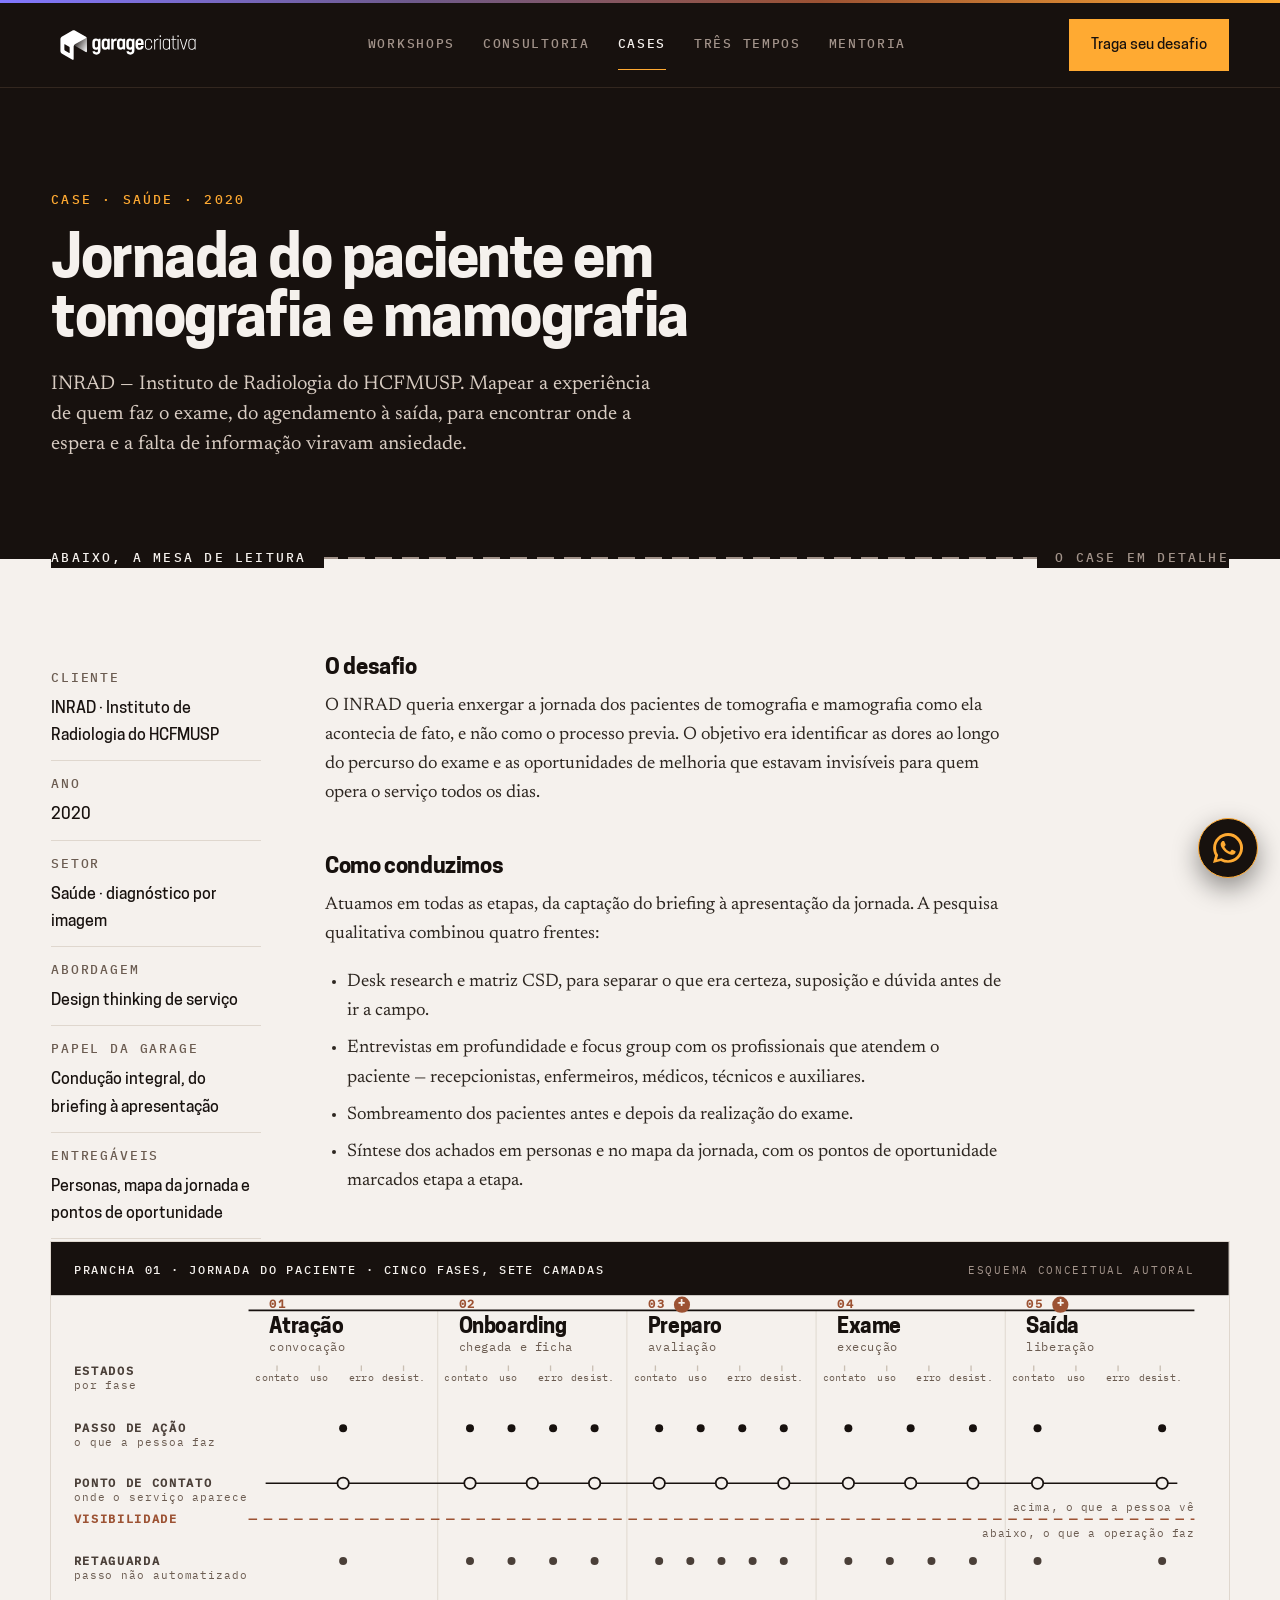
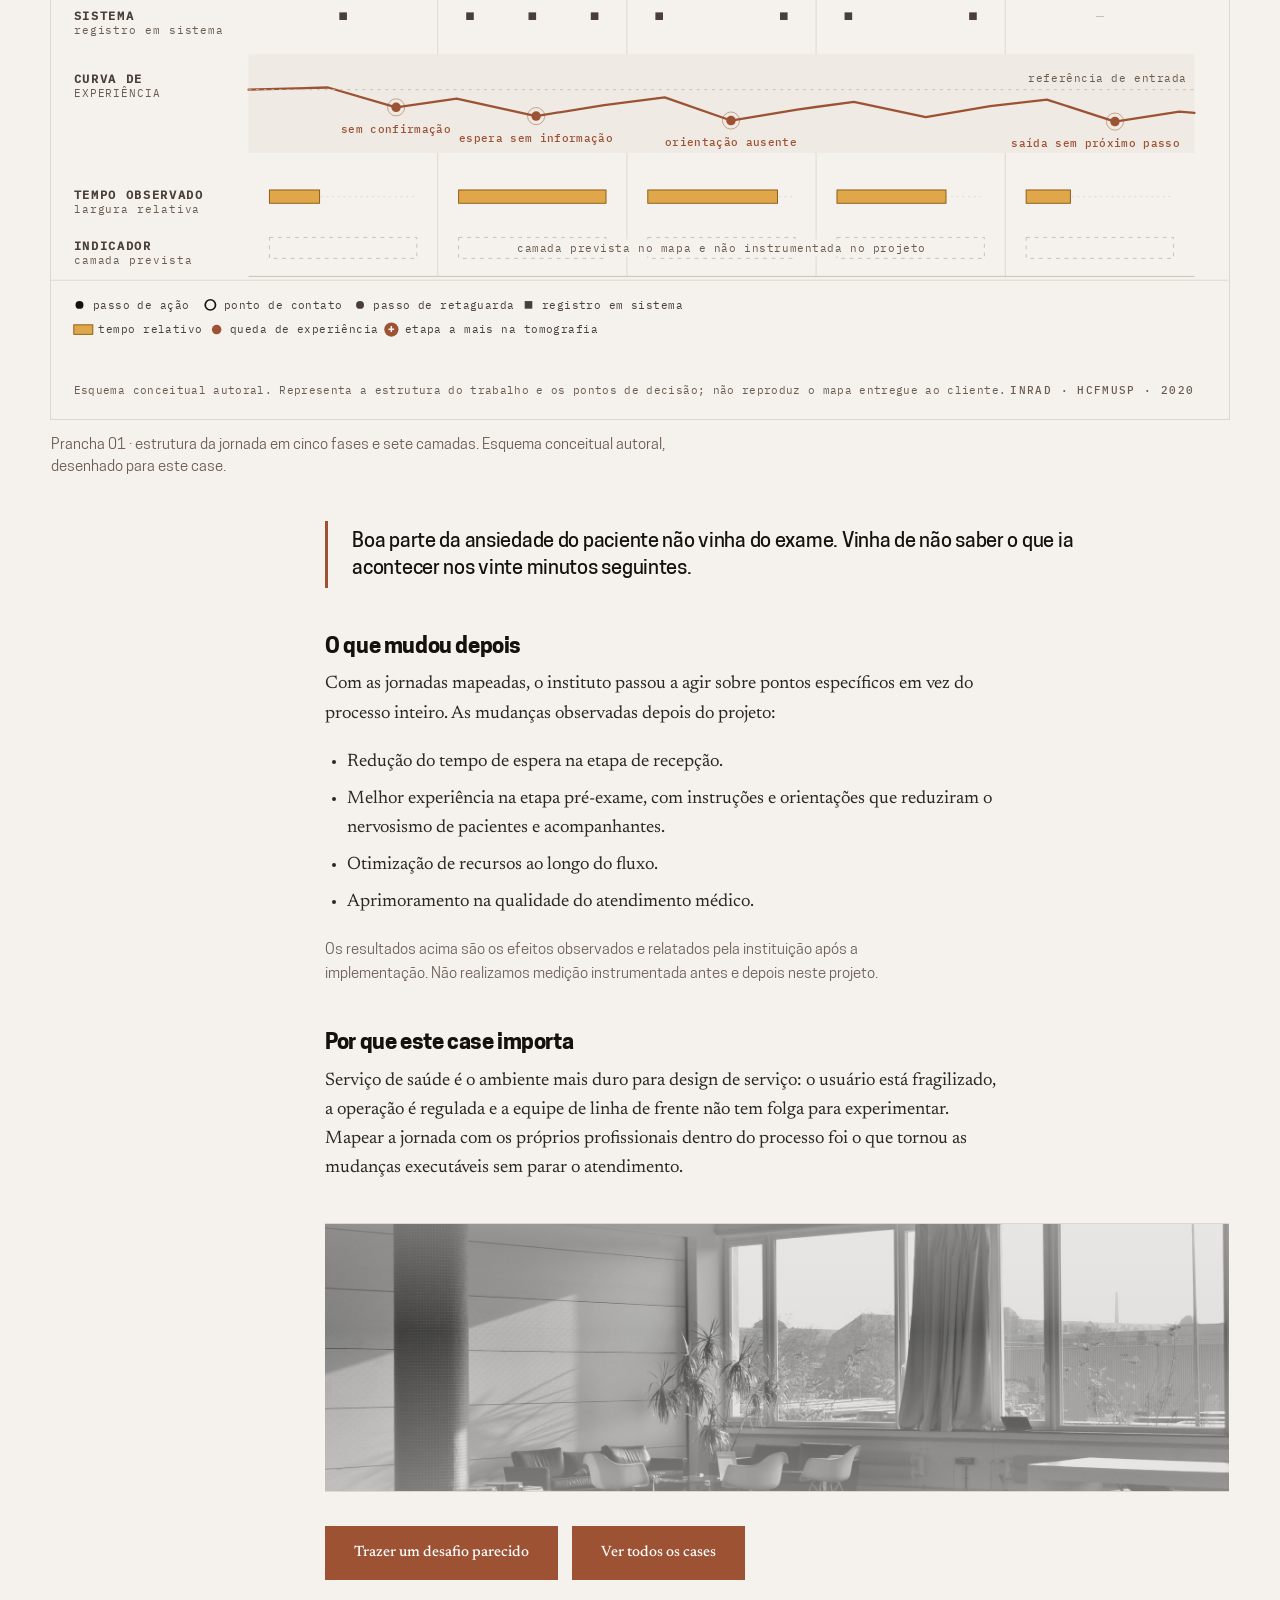
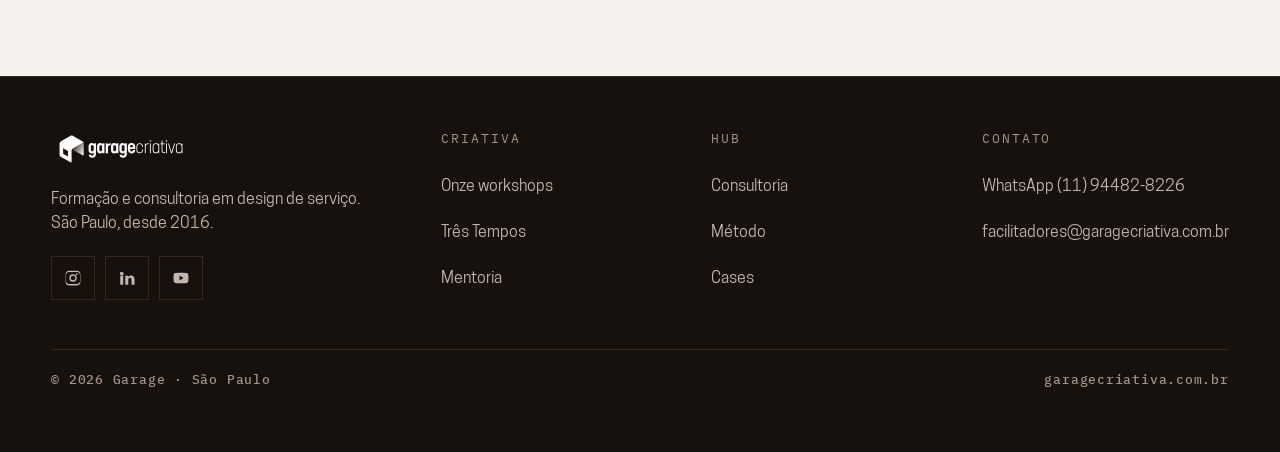
==== case-inrad.html @ 60e98624 "Publica site da Garage Criativa V6.1 Seis páginas estáticas, fontes e imagens locais, sem CDN extern" ====
<!DOCTYPE html>
<html lang="pt-BR">
<head>
<meta charset="utf-8">
<meta name="viewport" content="width=device-width,initial-scale=1">
<title>Jornada do paciente em tomografia e mamografia · INRAD HCFMUSP | Garage Hub</title>
<meta name="description" content="Case Garage Hub no INRAD do HCFMUSP: mapeamento da jornada do paciente em tomografia e mamografia, do agendamento à saída, com personas e pontos de oportunidade.">
<link rel="canonical" href="https://www.garagecriativa.com.br/case-inrad.html">
<link rel="icon" href="assets/favicon-32.png" sizes="32x32">
<link rel="icon" href="assets/favicon-512.png" sizes="512x512">
<link rel="apple-touch-icon" href="assets/favicon-180.png">
<meta property="og:title" content="Case INRAD · HCFMUSP — jornada do paciente">
<meta property="og:description" content="Case Garage Hub no INRAD do HCFMUSP: mapeamento da jornada do paciente em tomografia e mamografia, do agendamento à saída, com personas e pontos de oportunidade.">
<meta property="og:type" content="article">
<meta property="og:url" content="https://www.garagecriativa.com.br/case-inrad.html">
<meta property="og:locale" content="pt_BR">
<meta property="og:site_name" content="Garage">
<meta property="og:image" content="https://www.garagecriativa.com.br/assets/og-garage.png">
<meta property="og:image:width" content="1200">
<meta property="og:image:height" content="630">
<meta name="twitter:card" content="summary_large_image">
<meta name="twitter:image" content="https://www.garagecriativa.com.br/assets/og-garage.png">
<meta name="theme-color" content="#17110E">
<link rel="preload" as="font" type="font/woff2" href="assets/fonts/cooper-hewitt-latin-700-normal.woff2" crossorigin>
<link rel="stylesheet" href="assets/garage.css">
</head>
<body data-brand="hub">
<a class="skip" href="#main">Ir para o conteúdo</a>
<div class="dusk"></div>

<header class="nav">
  <div class="wrap nav__in">
    <a class="nav__logo" href="index.html" aria-label="Garage"><img src="assets/logo/gc-horizontal-negativo.svg" alt="Garage" width="158" height="44"></a>
    <nav aria-label="Principal">
      <ul class="nav__links">
        <li><a href="workshops.html">Workshops</a></li>
        <li><a href="hub.html">Consultoria</a></li>
        <li><a href="cases.html" aria-current="page">Cases</a></li>
        <li><a href="index.html#formato">Três Tempos</a></li>
        <li><a href="workshops.html#mentoria">Mentoria</a></li>
      </ul>
    </nav>
    <a class="nav__cta" href="index.html#contato">Traga seu desafio</a>
    <button class="nav__burger" type="button" aria-expanded="false"
            aria-controls="nav-panel" aria-label="Abrir menu"><span></span></button>
  </div>
  <div class="nav__panel" id="nav-panel">
    <ul>
      <li><a href="workshops.html">Workshops</a></li>
      <li><a href="hub.html">Consultoria</a></li>
      <li><a href="cases.html" aria-current="page">Cases</a></li>
      <li><a href="index.html#formato">Três Tempos</a></li>
      <li><a href="workshops.html#mentoria">Mentoria</a></li>
    </ul>
    <a class="nav__panel-cta" href="index.html#contato">Traga seu desafio</a>
  </div>
</header>

<main id="main">

  <!-- CAPA ESCURA -->
  <section class="hero">
    <div class="wrap">
      <span class="lbl lbl--acc">Case · saúde · 2020</span>
      <h1 class="d1">Jornada do paciente em tomografia e mamografia</h1>
      <p class="lede">INRAD — Instituto de Radiologia do HCFMUSP. Mapear a experiência de quem faz o exame, do agendamento à saída, para encontrar onde a espera e a falta de informação viravam ansiedade.</p>
    </div>
  </section>

  <div class="wrap">
    <div class="visline" role="separator" aria-label="Linha de visibilidade">
      <span class="visline__tag">Abaixo, a mesa de leitura</span>
      <span class="visline__tag visline__tag--end">o case em detalhe</span>
    </div>
  </div>

  <!-- CORPO CLARO -->
  <section class="lane lane--paper">
    <div class="wrap read">
      <ul class="meta">
        <li><span class="k">Cliente</span><span class="v">INRAD · Instituto de Radiologia do HCFMUSP</span></li>
        <li><span class="k">Ano</span><span class="v">2020</span></li>
        <li><span class="k">Setor</span><span class="v">Saúde · diagnóstico por imagem</span></li>
        <li><span class="k">Abordagem</span><span class="v">Design thinking de serviço</span></li>
        <li><span class="k">Papel da Garage</span><span class="v">Condução integral, do briefing à apresentação</span></li>
        <li><span class="k">Entregáveis</span><span class="v">Personas, mapa da jornada e pontos de oportunidade</span></li>
      </ul>

      <div class="prose">
        <h2>O desafio</h2>
        <p>O INRAD queria enxergar a jornada dos pacientes de tomografia e mamografia como ela acontecia de fato, e não como o processo previa. O objetivo era identificar as dores ao longo do percurso do exame e as oportunidades de melhoria que estavam invisíveis para quem opera o serviço todos os dias.</p>

        <h2>Como conduzimos</h2>
        <p>Atuamos em todas as etapas, da captação do briefing à apresentação da jornada. A pesquisa qualitativa combinou quatro frentes:</p>
        <ul>
          <li>Desk research e matriz CSD, para separar o que era certeza, suposição e dúvida antes de ir a campo.</li>
          <li>Entrevistas em profundidade e focus group com os profissionais que atendem o paciente — recepcionistas, enfermeiros, médicos, técnicos e auxiliares.</li>
          <li>Sombreamento dos pacientes antes e depois da realização do exame.</li>
          <li>Síntese dos achados em personas e no mapa da jornada, com os pontos de oportunidade marcados etapa a etapa.</li>
        </ul>


        <figure class="prancha">
          <svg viewBox="0 0 1240 818" xmlns="http://www.w3.org/2000/svg" role="img" aria-labelledby="pr-t pr-d" width="100%"><title id="pr-t">Prancha conceitual da jornada do paciente em exames de imagem</title>
<desc id="pr-d">Esquema autoral em cinco fases e sete camadas: passo de ação, ponto de contato, linha de visibilidade, retaguarda, sistema, curva de experiência, tempo observado e a camada de indicador prevista e não instrumentada. Não reproduz o artefato entregue ao cliente.</desc>
<rect x="0.0" y="0.0" width="1240.0" height="818.0" rx="0" fill="#F5F1ED"/>
<rect x="0.0" y="0.0" width="1240.0" height="56.0" rx="0" fill="#17110E"/>
<text x="24.0" y="34.0" fill="#F5F1ED" font-family="Plex Mono, ui-monospace, Menlo, monospace" font-size="13" font-weight="500" letter-spacing=".15em" text-anchor="start">PRANCHA 01 · JORNADA DO PACIENTE · CINCO FASES, SETE CAMADAS</text>
<text x="1204.0" y="34.0" fill="#A2938A" font-family="Plex Mono, ui-monospace, Menlo, monospace" font-size="12" font-weight="400" letter-spacing=".15em" text-anchor="end">ESQUEMA CONCEITUAL AUTORAL</text>
<text x="230.0" y="70.0" fill="#9C5233" font-family="Plex Mono, ui-monospace, Menlo, monospace" font-size="12.5" font-weight="700" letter-spacing=".16em" text-anchor="start">01</text>
<text x="230.0" y="96.0" fill="#17110E" font-family="Cooper Hewitt, system-ui, -apple-system, sans-serif" font-size="22" font-weight="700" letter-spacing="-.02em" text-anchor="start">Atração</text>
<text x="230.0" y="115.0" fill="#6B5C51" font-family="Plex Mono, ui-monospace, Menlo, monospace" font-size="13" font-weight="400" letter-spacing=".05em" text-anchor="start">convocação</text>
<line x1="407.2" y1="72.0" x2="407.2" y2="668.0" stroke="#DFD7CE" stroke-width="1" stroke-linecap="butt"/>
<text x="429.2" y="70.0" fill="#9C5233" font-family="Plex Mono, ui-monospace, Menlo, monospace" font-size="12.5" font-weight="700" letter-spacing=".16em" text-anchor="start">02</text>
<text x="429.2" y="96.0" fill="#17110E" font-family="Cooper Hewitt, system-ui, -apple-system, sans-serif" font-size="22" font-weight="700" letter-spacing="-.02em" text-anchor="start">Onboarding</text>
<text x="429.2" y="115.0" fill="#6B5C51" font-family="Plex Mono, ui-monospace, Menlo, monospace" font-size="13" font-weight="400" letter-spacing=".05em" text-anchor="start">chegada e ficha</text>
<line x1="606.4" y1="72.0" x2="606.4" y2="668.0" stroke="#DFD7CE" stroke-width="1" stroke-linecap="butt"/>
<text x="628.4" y="70.0" fill="#9C5233" font-family="Plex Mono, ui-monospace, Menlo, monospace" font-size="12.5" font-weight="700" letter-spacing=".16em" text-anchor="start">03</text>
<text x="628.4" y="96.0" fill="#17110E" font-family="Cooper Hewitt, system-ui, -apple-system, sans-serif" font-size="22" font-weight="700" letter-spacing="-.02em" text-anchor="start">Preparo</text>
<text x="628.4" y="115.0" fill="#6B5C51" font-family="Plex Mono, ui-monospace, Menlo, monospace" font-size="13" font-weight="400" letter-spacing=".05em" text-anchor="start">avaliação</text>
<line x1="805.6" y1="72.0" x2="805.6" y2="668.0" stroke="#DFD7CE" stroke-width="1" stroke-linecap="butt"/>
<text x="827.6" y="70.0" fill="#9C5233" font-family="Plex Mono, ui-monospace, Menlo, monospace" font-size="12.5" font-weight="700" letter-spacing=".16em" text-anchor="start">04</text>
<text x="827.6" y="96.0" fill="#17110E" font-family="Cooper Hewitt, system-ui, -apple-system, sans-serif" font-size="22" font-weight="700" letter-spacing="-.02em" text-anchor="start">Exame</text>
<text x="827.6" y="115.0" fill="#6B5C51" font-family="Plex Mono, ui-monospace, Menlo, monospace" font-size="13" font-weight="400" letter-spacing=".05em" text-anchor="start">execução</text>
<line x1="1004.8" y1="72.0" x2="1004.8" y2="668.0" stroke="#DFD7CE" stroke-width="1" stroke-linecap="butt"/>
<text x="1026.8" y="70.0" fill="#9C5233" font-family="Plex Mono, ui-monospace, Menlo, monospace" font-size="12.5" font-weight="700" letter-spacing=".16em" text-anchor="start">05</text>
<text x="1026.8" y="96.0" fill="#17110E" font-family="Cooper Hewitt, system-ui, -apple-system, sans-serif" font-size="22" font-weight="700" letter-spacing="-.02em" text-anchor="start">Saída</text>
<text x="1026.8" y="115.0" fill="#6B5C51" font-family="Plex Mono, ui-monospace, Menlo, monospace" font-size="13" font-weight="400" letter-spacing=".05em" text-anchor="start">liberação</text>
<line x1="208.0" y1="72.0" x2="1204.0" y2="72.0" stroke="#17110E" stroke-width="2" stroke-linecap="butt"/>
<line x1="208.0" y1="668.0" x2="1204.0" y2="668.0" stroke="#C9BFB3" stroke-width="1" stroke-linecap="butt"/>
<line x1="238.0" y1="130.0" x2="238.0" y2="136.0" stroke="#C9BFB3" stroke-width="1.4" stroke-linecap="butt"/>
<text x="238.0" y="146.0" fill="#6B5C51" font-family="Plex Mono, ui-monospace, Menlo, monospace" font-size="10.5" font-weight="400" letter-spacing=".02em" text-anchor="middle">contato</text>
<line x1="282.4" y1="130.0" x2="282.4" y2="136.0" stroke="#C9BFB3" stroke-width="1.4" stroke-linecap="butt"/>
<text x="282.4" y="146.0" fill="#6B5C51" font-family="Plex Mono, ui-monospace, Menlo, monospace" font-size="10.5" font-weight="400" letter-spacing=".02em" text-anchor="middle">uso</text>
<line x1="326.8" y1="130.0" x2="326.8" y2="136.0" stroke="#C9BFB3" stroke-width="1.4" stroke-linecap="butt"/>
<text x="326.8" y="146.0" fill="#6B5C51" font-family="Plex Mono, ui-monospace, Menlo, monospace" font-size="10.5" font-weight="400" letter-spacing=".02em" text-anchor="middle">erro</text>
<line x1="371.2" y1="130.0" x2="371.2" y2="136.0" stroke="#C9BFB3" stroke-width="1.4" stroke-linecap="butt"/>
<text x="371.2" y="146.0" fill="#6B5C51" font-family="Plex Mono, ui-monospace, Menlo, monospace" font-size="10.5" font-weight="400" letter-spacing=".02em" text-anchor="middle">desist.</text>
<line x1="437.2" y1="130.0" x2="437.2" y2="136.0" stroke="#C9BFB3" stroke-width="1.4" stroke-linecap="butt"/>
<text x="437.2" y="146.0" fill="#6B5C51" font-family="Plex Mono, ui-monospace, Menlo, monospace" font-size="10.5" font-weight="400" letter-spacing=".02em" text-anchor="middle">contato</text>
<line x1="481.6" y1="130.0" x2="481.6" y2="136.0" stroke="#C9BFB3" stroke-width="1.4" stroke-linecap="butt"/>
<text x="481.6" y="146.0" fill="#6B5C51" font-family="Plex Mono, ui-monospace, Menlo, monospace" font-size="10.5" font-weight="400" letter-spacing=".02em" text-anchor="middle">uso</text>
<line x1="526.0" y1="130.0" x2="526.0" y2="136.0" stroke="#C9BFB3" stroke-width="1.4" stroke-linecap="butt"/>
<text x="526.0" y="146.0" fill="#6B5C51" font-family="Plex Mono, ui-monospace, Menlo, monospace" font-size="10.5" font-weight="400" letter-spacing=".02em" text-anchor="middle">erro</text>
<line x1="570.4" y1="130.0" x2="570.4" y2="136.0" stroke="#C9BFB3" stroke-width="1.4" stroke-linecap="butt"/>
<text x="570.4" y="146.0" fill="#6B5C51" font-family="Plex Mono, ui-monospace, Menlo, monospace" font-size="10.5" font-weight="400" letter-spacing=".02em" text-anchor="middle">desist.</text>
<line x1="636.4" y1="130.0" x2="636.4" y2="136.0" stroke="#C9BFB3" stroke-width="1.4" stroke-linecap="butt"/>
<text x="636.4" y="146.0" fill="#6B5C51" font-family="Plex Mono, ui-monospace, Menlo, monospace" font-size="10.5" font-weight="400" letter-spacing=".02em" text-anchor="middle">contato</text>
<line x1="680.8" y1="130.0" x2="680.8" y2="136.0" stroke="#C9BFB3" stroke-width="1.4" stroke-linecap="butt"/>
<text x="680.8" y="146.0" fill="#6B5C51" font-family="Plex Mono, ui-monospace, Menlo, monospace" font-size="10.5" font-weight="400" letter-spacing=".02em" text-anchor="middle">uso</text>
<line x1="725.2" y1="130.0" x2="725.2" y2="136.0" stroke="#C9BFB3" stroke-width="1.4" stroke-linecap="butt"/>
<text x="725.2" y="146.0" fill="#6B5C51" font-family="Plex Mono, ui-monospace, Menlo, monospace" font-size="10.5" font-weight="400" letter-spacing=".02em" text-anchor="middle">erro</text>
<line x1="769.6" y1="130.0" x2="769.6" y2="136.0" stroke="#C9BFB3" stroke-width="1.4" stroke-linecap="butt"/>
<text x="769.6" y="146.0" fill="#6B5C51" font-family="Plex Mono, ui-monospace, Menlo, monospace" font-size="10.5" font-weight="400" letter-spacing=".02em" text-anchor="middle">desist.</text>
<line x1="835.6" y1="130.0" x2="835.6" y2="136.0" stroke="#C9BFB3" stroke-width="1.4" stroke-linecap="butt"/>
<text x="835.6" y="146.0" fill="#6B5C51" font-family="Plex Mono, ui-monospace, Menlo, monospace" font-size="10.5" font-weight="400" letter-spacing=".02em" text-anchor="middle">contato</text>
<line x1="880.0" y1="130.0" x2="880.0" y2="136.0" stroke="#C9BFB3" stroke-width="1.4" stroke-linecap="butt"/>
<text x="880.0" y="146.0" fill="#6B5C51" font-family="Plex Mono, ui-monospace, Menlo, monospace" font-size="10.5" font-weight="400" letter-spacing=".02em" text-anchor="middle">uso</text>
<line x1="924.4" y1="130.0" x2="924.4" y2="136.0" stroke="#C9BFB3" stroke-width="1.4" stroke-linecap="butt"/>
<text x="924.4" y="146.0" fill="#6B5C51" font-family="Plex Mono, ui-monospace, Menlo, monospace" font-size="10.5" font-weight="400" letter-spacing=".02em" text-anchor="middle">erro</text>
<line x1="968.8" y1="130.0" x2="968.8" y2="136.0" stroke="#C9BFB3" stroke-width="1.4" stroke-linecap="butt"/>
<text x="968.8" y="146.0" fill="#6B5C51" font-family="Plex Mono, ui-monospace, Menlo, monospace" font-size="10.5" font-weight="400" letter-spacing=".02em" text-anchor="middle">desist.</text>
<line x1="1034.8" y1="130.0" x2="1034.8" y2="136.0" stroke="#C9BFB3" stroke-width="1.4" stroke-linecap="butt"/>
<text x="1034.8" y="146.0" fill="#6B5C51" font-family="Plex Mono, ui-monospace, Menlo, monospace" font-size="10.5" font-weight="400" letter-spacing=".02em" text-anchor="middle">contato</text>
<line x1="1079.2" y1="130.0" x2="1079.2" y2="136.0" stroke="#C9BFB3" stroke-width="1.4" stroke-linecap="butt"/>
<text x="1079.2" y="146.0" fill="#6B5C51" font-family="Plex Mono, ui-monospace, Menlo, monospace" font-size="10.5" font-weight="400" letter-spacing=".02em" text-anchor="middle">uso</text>
<line x1="1123.6" y1="130.0" x2="1123.6" y2="136.0" stroke="#C9BFB3" stroke-width="1.4" stroke-linecap="butt"/>
<text x="1123.6" y="146.0" fill="#6B5C51" font-family="Plex Mono, ui-monospace, Menlo, monospace" font-size="10.5" font-weight="400" letter-spacing=".02em" text-anchor="middle">erro</text>
<line x1="1168.0" y1="130.0" x2="1168.0" y2="136.0" stroke="#C9BFB3" stroke-width="1.4" stroke-linecap="butt"/>
<text x="1168.0" y="146.0" fill="#6B5C51" font-family="Plex Mono, ui-monospace, Menlo, monospace" font-size="10.5" font-weight="400" letter-spacing=".02em" text-anchor="middle">desist.</text>
<text x="24.0" y="140.0" fill="#4A3F38" font-family="Plex Mono, ui-monospace, Menlo, monospace" font-size="12.5" font-weight="700" letter-spacing=".14em" text-anchor="start">ESTADOS</text>
<text x="24.0" y="155.0" fill="#6B5C51" font-family="Plex Mono, ui-monospace, Menlo, monospace" font-size="12" font-weight="400" letter-spacing=".08em" text-anchor="start">por fase</text>
<text x="24.0" y="200.0" fill="#4A3F38" font-family="Plex Mono, ui-monospace, Menlo, monospace" font-size="12.5" font-weight="700" letter-spacing=".14em" text-anchor="start">PASSO DE AÇÃO</text>
<text x="24.0" y="215.0" fill="#6B5C51" font-family="Plex Mono, ui-monospace, Menlo, monospace" font-size="12" font-weight="400" letter-spacing=".08em" text-anchor="start">o que a pessoa faz</text>
<circle cx="307.6" cy="196.0" r="4.2" fill="#17110E"/>
<circle cx="441.2" cy="196.0" r="4.2" fill="#17110E"/>
<circle cx="484.9" cy="196.0" r="4.2" fill="#17110E"/>
<circle cx="528.7" cy="196.0" r="4.2" fill="#17110E"/>
<circle cx="572.4" cy="196.0" r="4.2" fill="#17110E"/>
<circle cx="640.4" cy="196.0" r="4.2" fill="#17110E"/>
<circle cx="684.1" cy="196.0" r="4.2" fill="#17110E"/>
<circle cx="727.9" cy="196.0" r="4.2" fill="#17110E"/>
<circle cx="771.6" cy="196.0" r="4.2" fill="#17110E"/>
<circle cx="839.6" cy="196.0" r="4.2" fill="#17110E"/>
<circle cx="905.2" cy="196.0" r="4.2" fill="#17110E"/>
<circle cx="970.8" cy="196.0" r="4.2" fill="#17110E"/>
<circle cx="1038.8" cy="196.0" r="4.2" fill="#17110E"/>
<circle cx="1170.0" cy="196.0" r="4.2" fill="#17110E"/>
<text x="24.0" y="258.0" fill="#4A3F38" font-family="Plex Mono, ui-monospace, Menlo, monospace" font-size="12.5" font-weight="700" letter-spacing=".14em" text-anchor="start">PONTO DE CONTATO</text>
<text x="24.0" y="273.0" fill="#6B5C51" font-family="Plex Mono, ui-monospace, Menlo, monospace" font-size="12" font-weight="400" letter-spacing=".08em" text-anchor="start">onde o serviço aparece</text>
<line x1="226.0" y1="254.0" x2="1186.0" y2="254.0" stroke="#17110E" stroke-width="1.4" stroke-linecap="butt"/>
<circle cx="307.6" cy="254.0" r="6" fill="#F5F1ED" stroke="#17110E" stroke-width="1.8"/>
<circle cx="441.2" cy="254.0" r="6" fill="#F5F1ED" stroke="#17110E" stroke-width="1.8"/>
<circle cx="506.8" cy="254.0" r="6" fill="#F5F1ED" stroke="#17110E" stroke-width="1.8"/>
<circle cx="572.4" cy="254.0" r="6" fill="#F5F1ED" stroke="#17110E" stroke-width="1.8"/>
<circle cx="640.4" cy="254.0" r="6" fill="#F5F1ED" stroke="#17110E" stroke-width="1.8"/>
<circle cx="706.0" cy="254.0" r="6" fill="#F5F1ED" stroke="#17110E" stroke-width="1.8"/>
<circle cx="771.6" cy="254.0" r="6" fill="#F5F1ED" stroke="#17110E" stroke-width="1.8"/>
<circle cx="839.6" cy="254.0" r="6" fill="#F5F1ED" stroke="#17110E" stroke-width="1.8"/>
<circle cx="905.2" cy="254.0" r="6" fill="#F5F1ED" stroke="#17110E" stroke-width="1.8"/>
<circle cx="970.8" cy="254.0" r="6" fill="#F5F1ED" stroke="#17110E" stroke-width="1.8"/>
<circle cx="1038.8" cy="254.0" r="6" fill="#F5F1ED" stroke="#17110E" stroke-width="1.8"/>
<circle cx="1170.0" cy="254.0" r="6" fill="#F5F1ED" stroke="#17110E" stroke-width="1.8"/>
<line x1="208.0" y1="292.0" x2="1204.0" y2="292.0" stroke="#9C5233" stroke-width="1.6" stroke-linecap="butt" stroke-dasharray="9 7"/>
<text x="24.0" y="296.0" fill="#9C5233" font-family="Plex Mono, ui-monospace, Menlo, monospace" font-size="12.5" font-weight="700" letter-spacing=".14em" text-anchor="start">VISIBILIDADE</text>
<text x="1204.0" y="283.0" fill="#6B5C51" font-family="Plex Mono, ui-monospace, Menlo, monospace" font-size="12" font-weight="400" letter-spacing=".05em" text-anchor="end">acima, o que a pessoa vê</text>
<text x="1204.0" y="311.0" fill="#6B5C51" font-family="Plex Mono, ui-monospace, Menlo, monospace" font-size="12" font-weight="400" letter-spacing=".05em" text-anchor="end">abaixo, o que a operação faz</text>
<text x="24.0" y="340.0" fill="#4A3F38" font-family="Plex Mono, ui-monospace, Menlo, monospace" font-size="12.5" font-weight="700" letter-spacing=".14em" text-anchor="start">RETAGUARDA</text>
<text x="24.0" y="355.0" fill="#6B5C51" font-family="Plex Mono, ui-monospace, Menlo, monospace" font-size="12" font-weight="400" letter-spacing=".08em" text-anchor="start">passo não automatizado</text>
<circle cx="307.6" cy="336.0" r="4.2" fill="#4A3F38" fill-opacity="1"/>
<circle cx="441.2" cy="336.0" r="4.2" fill="#4A3F38" fill-opacity="1"/>
<circle cx="484.9" cy="336.0" r="4.2" fill="#4A3F38" fill-opacity="1"/>
<circle cx="528.7" cy="336.0" r="4.2" fill="#4A3F38" fill-opacity="1"/>
<circle cx="572.4" cy="336.0" r="4.2" fill="#4A3F38" fill-opacity="1"/>
<circle cx="640.4" cy="336.0" r="4.2" fill="#4A3F38" fill-opacity="1"/>
<circle cx="673.2" cy="336.0" r="4.2" fill="#4A3F38" fill-opacity="1"/>
<circle cx="706.0" cy="336.0" r="4.2" fill="#4A3F38" fill-opacity="1"/>
<circle cx="738.8" cy="336.0" r="4.2" fill="#4A3F38" fill-opacity="1"/>
<circle cx="771.6" cy="336.0" r="4.2" fill="#4A3F38" fill-opacity="1"/>
<circle cx="839.6" cy="336.0" r="4.2" fill="#4A3F38" fill-opacity="1"/>
<circle cx="883.3" cy="336.0" r="4.2" fill="#4A3F38" fill-opacity="1"/>
<circle cx="927.1" cy="336.0" r="4.2" fill="#4A3F38" fill-opacity="1"/>
<circle cx="970.8" cy="336.0" r="4.2" fill="#4A3F38" fill-opacity="1"/>
<circle cx="1038.8" cy="336.0" r="4.2" fill="#4A3F38" fill-opacity="1"/>
<circle cx="1170.0" cy="336.0" r="4.2" fill="#4A3F38" fill-opacity="1"/>
<text x="24.0" y="398.0" fill="#4A3F38" font-family="Plex Mono, ui-monospace, Menlo, monospace" font-size="12.5" font-weight="700" letter-spacing=".14em" text-anchor="start">SISTEMA</text>
<text x="24.0" y="413.0" fill="#6B5C51" font-family="Plex Mono, ui-monospace, Menlo, monospace" font-size="12" font-weight="400" letter-spacing=".08em" text-anchor="start">registro em sistema</text>
<rect x="303.6" y="390.0" width="8" height="8" fill="#4A3F38"/>
<rect x="437.2" y="390.0" width="8" height="8" fill="#4A3F38"/>
<rect x="502.8" y="390.0" width="8" height="8" fill="#4A3F38"/>
<rect x="568.4" y="390.0" width="8" height="8" fill="#4A3F38"/>
<rect x="636.4" y="390.0" width="8" height="8" fill="#4A3F38"/>
<rect x="767.6" y="390.0" width="8" height="8" fill="#4A3F38"/>
<rect x="835.6" y="390.0" width="8" height="8" fill="#4A3F38"/>
<rect x="966.8" y="390.0" width="8" height="8" fill="#4A3F38"/>
<text x="1104.4" y="398.0" fill="#C9BFB3" font-family="Plex Mono, ui-monospace, Menlo, monospace" font-size="14" font-weight="400" letter-spacing="0" text-anchor="middle">—</text>
<rect x="208.0" y="434.0" width="996.0" height="104.0" rx="0" fill="#EFEAE3"/>
<text x="24.0" y="464.0" fill="#4A3F38" font-family="Plex Mono, ui-monospace, Menlo, monospace" font-size="12.5" font-weight="700" letter-spacing=".14em" text-anchor="start">CURVA DE</text>
<text x="24.0" y="479.0" fill="#6B5C51" font-family="Plex Mono, ui-monospace, Menlo, monospace" font-size="12" font-weight="400" letter-spacing=".08em" text-anchor="start">EXPERIÊNCIA</text>
<polyline points="208.0,471.4 291.7,469.1 363.4,490.0 427.1,480.7 510.8,499.2 582.5,487.6 646.2,479.5 716.0,503.9 785.7,492.3 845.4,484.2 921.1,500.4 988.9,488.8 1048.6,481.8 1120.3,505.0 1188.1,494.6 1204.0,495.8" fill="none" stroke="#9C5233" stroke-width="2.4" stroke-linejoin="round" stroke-linecap="round"/>
<line x1="208.0" y1="471.4" x2="1204.0" y2="471.4" stroke="#C9BFB3" stroke-width="1" stroke-linecap="butt" stroke-dasharray="3 5"/>
<text x="1196.0" y="463.4" fill="#6B5C51" font-family="Plex Mono, ui-monospace, Menlo, monospace" font-size="11.5" font-weight="400" letter-spacing=".05em" text-anchor="end">referência de entrada</text>
<circle cx="363.4" cy="490.0" r="5" fill="#9C5233"/>
<circle cx="363.4" cy="490.0" r="9" fill="none" stroke="#9C5233" stroke-width="1" stroke-opacity=".5"/>
<text x="363.4" y="517.0" fill="#9C5233" font-family="Plex Mono, ui-monospace, Menlo, monospace" font-size="11.5" font-weight="500" letter-spacing=".03em" text-anchor="middle">sem confirmação</text>
<circle cx="510.8" cy="499.2" r="5" fill="#9C5233"/>
<circle cx="510.8" cy="499.2" r="9" fill="none" stroke="#9C5233" stroke-width="1" stroke-opacity=".5"/>
<text x="510.8" y="526.2" fill="#9C5233" font-family="Plex Mono, ui-monospace, Menlo, monospace" font-size="11.5" font-weight="500" letter-spacing=".03em" text-anchor="middle">espera sem informação</text>
<circle cx="716.0" cy="503.9" r="5" fill="#9C5233"/>
<circle cx="716.0" cy="503.9" r="9" fill="none" stroke="#9C5233" stroke-width="1" stroke-opacity=".5"/>
<text x="716.0" y="530.9" fill="#9C5233" font-family="Plex Mono, ui-monospace, Menlo, monospace" font-size="11.5" font-weight="500" letter-spacing=".03em" text-anchor="middle">orientação ausente</text>
<circle cx="1120.3" cy="505.0" r="5" fill="#9C5233"/>
<circle cx="1120.3" cy="505.0" r="9" fill="none" stroke="#9C5233" stroke-width="1" stroke-opacity=".5"/>
<text x="1100.0" y="532.0" fill="#9C5233" font-family="Plex Mono, ui-monospace, Menlo, monospace" font-size="11.5" font-weight="500" letter-spacing=".03em" text-anchor="middle">saída sem próximo passo</text>
<text x="24.0" y="586.0" fill="#4A3F38" font-family="Plex Mono, ui-monospace, Menlo, monospace" font-size="12.5" font-weight="700" letter-spacing=".14em" text-anchor="start">TEMPO OBSERVADO</text>
<text x="24.0" y="601.0" fill="#6B5C51" font-family="Plex Mono, ui-monospace, Menlo, monospace" font-size="12" font-weight="400" letter-spacing=".08em" text-anchor="start">largura relativa</text>
<line x1="230.0" y1="584.0" x2="385.2" y2="584.0" stroke="#DFD7CE" stroke-width="1" stroke-linecap="butt" stroke-dasharray="2 4"/>
<rect x="230.0" y="577.0" width="52.8" height="14.0" rx="0" fill="#E0A64A" stroke="#8A5C12" stroke-width="1"/>
<line x1="429.2" y1="584.0" x2="584.4" y2="584.0" stroke="#DFD7CE" stroke-width="1" stroke-linecap="butt" stroke-dasharray="2 4"/>
<rect x="429.2" y="577.0" width="155.2" height="14.0" rx="0" fill="#E0A64A" stroke="#8A5C12" stroke-width="1"/>
<line x1="628.4" y1="584.0" x2="783.6" y2="584.0" stroke="#DFD7CE" stroke-width="1" stroke-linecap="butt" stroke-dasharray="2 4"/>
<rect x="628.4" y="577.0" width="136.6" height="14.0" rx="0" fill="#E0A64A" stroke="#8A5C12" stroke-width="1"/>
<line x1="827.6" y1="584.0" x2="982.8" y2="584.0" stroke="#DFD7CE" stroke-width="1" stroke-linecap="butt" stroke-dasharray="2 4"/>
<rect x="827.6" y="577.0" width="114.8" height="14.0" rx="0" fill="#E0A64A" stroke="#8A5C12" stroke-width="1"/>
<line x1="1026.8" y1="584.0" x2="1182.0" y2="584.0" stroke="#DFD7CE" stroke-width="1" stroke-linecap="butt" stroke-dasharray="2 4"/>
<rect x="1026.8" y="577.0" width="46.6" height="14.0" rx="0" fill="#E0A64A" stroke="#8A5C12" stroke-width="1"/>
<text x="24.0" y="640.0" fill="#4A3F38" font-family="Plex Mono, ui-monospace, Menlo, monospace" font-size="12.5" font-weight="700" letter-spacing=".14em" text-anchor="start">INDICADOR</text>
<text x="24.0" y="655.0" fill="#6B5C51" font-family="Plex Mono, ui-monospace, Menlo, monospace" font-size="12" font-weight="400" letter-spacing=".08em" text-anchor="start">camada prevista</text>
<rect x="230.0" y="627.0" width="155.2" height="22.0" rx="0" fill="none" stroke="#C9BFB3" stroke-width="1" stroke-dasharray="4 5"/>
<rect x="429.2" y="627.0" width="155.2" height="22.0" rx="0" fill="none" stroke="#C9BFB3" stroke-width="1" stroke-dasharray="4 5"/>
<rect x="628.4" y="627.0" width="155.2" height="22.0" rx="0" fill="none" stroke="#C9BFB3" stroke-width="1" stroke-dasharray="4 5"/>
<rect x="827.6" y="627.0" width="155.2" height="22.0" rx="0" fill="none" stroke="#C9BFB3" stroke-width="1" stroke-dasharray="4 5"/>
<rect x="1026.8" y="627.0" width="155.2" height="22.0" rx="0" fill="none" stroke="#C9BFB3" stroke-width="1" stroke-dasharray="4 5"/>
<rect x="496.0" y="629.0" width="420.0" height="18.0" rx="0" fill="#F5F1ED"/>
<text x="706.0" y="642.0" fill="#6B5C51" font-family="Plex Mono, ui-monospace, Menlo, monospace" font-size="12" font-weight="400" letter-spacing=".05em" text-anchor="middle">camada prevista no mapa e não instrumentada no projeto</text>
<circle cx="664.4" cy="66.0" r="8.5" fill="#9C5233"/>
<text x="664.4" y="70.0" fill="#F5F1ED" font-family="Cooper Hewitt, system-ui, -apple-system, sans-serif" font-size="13" font-weight="700" letter-spacing="0" text-anchor="middle">+</text>
<circle cx="1062.8" cy="66.0" r="8.5" fill="#9C5233"/>
<text x="1062.8" y="70.0" fill="#F5F1ED" font-family="Cooper Hewitt, system-ui, -apple-system, sans-serif" font-size="13" font-weight="700" letter-spacing="0" text-anchor="middle">+</text>
<line x1="0.0" y1="672.0" x2="1240.0" y2="672.0" stroke="#DFD7CE" stroke-width="1" stroke-linecap="butt"/>
<circle cx="30.0" cy="698.0" r="4.2" fill="#17110E"/>
<text x="44.0" y="702.0" fill="#4A3F38" font-family="Plex Mono, ui-monospace, Menlo, monospace" font-size="11.5" font-weight="400" letter-spacing=".04em" text-anchor="start">passo de ação</text>
<circle cx="167.8" cy="698.0" r="5.4" fill="#F5F1ED" stroke="#17110E" stroke-width="1.8"/>
<text x="181.8" y="702.0" fill="#4A3F38" font-family="Plex Mono, ui-monospace, Menlo, monospace" font-size="11.5" font-weight="400" letter-spacing=".04em" text-anchor="start">ponto de contato</text>
<circle cx="325.4" cy="698.0" r="4.2" fill="#4A3F38"/>
<text x="339.4" y="702.0" fill="#4A3F38" font-family="Plex Mono, ui-monospace, Menlo, monospace" font-size="11.5" font-weight="400" letter-spacing=".04em" text-anchor="start">passo de retaguarda</text>
<rect x="498.8" y="694.0" width="8" height="8" fill="#4A3F38"/>
<text x="516.8" y="702.0" fill="#4A3F38" font-family="Plex Mono, ui-monospace, Menlo, monospace" font-size="11.5" font-weight="400" letter-spacing=".04em" text-anchor="start">registro em sistema</text>
<rect x="24.0" y="719.0" width="20.0" height="10.0" rx="0" fill="#E0A64A" stroke="#8A5C12" stroke-width="1"/>
<text x="50.0" y="728.0" fill="#4A3F38" font-family="Plex Mono, ui-monospace, Menlo, monospace" font-size="11.5" font-weight="400" letter-spacing=".04em" text-anchor="start">tempo relativo</text>
<circle cx="174.4" cy="724.0" r="5" fill="#9C5233"/>
<text x="188.4" y="728.0" fill="#4A3F38" font-family="Plex Mono, ui-monospace, Menlo, monospace" font-size="11.5" font-weight="400" letter-spacing=".04em" text-anchor="start">queda de experiência</text>
<circle cx="358.4" cy="724.0" r="7.5" fill="#9C5233"/>
<text x="358.4" y="728.0" fill="#F5F1ED" font-family="Cooper Hewitt, system-ui, -apple-system, sans-serif" font-size="12" font-weight="700" letter-spacing="0" text-anchor="middle">+</text>
<text x="372.4" y="728.0" fill="#4A3F38" font-family="Plex Mono, ui-monospace, Menlo, monospace" font-size="11.5" font-weight="400" letter-spacing=".04em" text-anchor="start">etapa a mais na tomografia</text>
<text x="24.0" y="792.0" fill="#6B5C51" font-family="Plex Mono, ui-monospace, Menlo, monospace" font-size="12" font-weight="400" letter-spacing=".03em" text-anchor="start">Esquema conceitual autoral. Representa a estrutura do trabalho e os pontos de decisão; não reproduz o mapa entregue ao cliente.</text>
<text x="1204.0" y="792.0" fill="#6B5C51" font-family="Plex Mono, ui-monospace, Menlo, monospace" font-size="12" font-weight="500" letter-spacing=".12em" text-anchor="end">INRAD · HCFMUSP · 2020</text>
</svg>
          <figcaption>Prancha 01 · estrutura da jornada em cinco fases e sete camadas. Esquema conceitual autoral, desenhado para este case.</figcaption>
        </figure>
        <div class="pull">Boa parte da ansiedade do paciente não vinha do exame. Vinha de não saber o que ia acontecer nos vinte minutos seguintes.</div>

        <h2>O que mudou depois</h2>
        <p>Com as jornadas mapeadas, o instituto passou a agir sobre pontos específicos em vez do processo inteiro. As mudanças observadas depois do projeto:</p>
        <ul>
          <li>Redução do tempo de espera na etapa de recepção.</li>
          <li>Melhor experiência na etapa pré-exame, com instruções e orientações que reduziram o nervosismo de pacientes e acompanhantes.</li>
          <li>Otimização de recursos ao longo do fluxo.</li>
          <li>Aprimoramento na qualidade do atendimento médico.</li>
        </ul>
        <p class="small">Os resultados acima são os efeitos observados e relatados pela instituição após a implementação. Não realizamos medição instrumentada antes e depois neste projeto.</p>

        <h2>Por que este case importa</h2>
        <p>Serviço de saúde é o ambiente mais duro para design de serviço: o usuário está fragilizado, a operação é regulada e a equipe de linha de frente não tem folga para experimentar. Mapear a jornada com os próprios profissionais dentro do processo foi o que tornou as mudanças executáveis sem parar o atendimento.</p>

        <div class="band band--low band--paper" style="margin:40px 0 34px">
          <img src="assets/img/case-fecho.jpg" alt="" width="2000" height="857" loading="lazy" decoding="async">
        </div>
        <div class="btnrow">
          <a class="btn" href="hub.html#contato">Trazer um desafio parecido</a>
          <a class="btn btn--ghost" href="index.html">Ver todos os cases</a>
        </div>
      </div>
    </div>
  </section>

</main>
<footer class="foot">
  <div class="wrap">
    <div class="foot__grid">
      <div>
        <img src="assets/logo/gc-horizontal-negativo.svg" alt="Garage" width="180" height="40">
        <p style="color:#C3B6AD;font-weight:400;max-width:32ch;margin:0">Formação e consultoria em design de serviço. São Paulo, desde 2016.</p>
        <div class="foot__social">
        <a href="https://www.instagram.com/garagecriativa/" aria-label="Instagram" rel="noopener" target="_blank"><svg viewBox="0 0 24 24" aria-hidden="true"><path d="M12 2.2c3.2 0 3.6 0 4.9.07 1.2.05 1.8.25 2.2.42.6.22 1 .48 1.4.9.4.4.7.8.9 1.4.2.4.4 1 .4 2.2.1 1.3.1 1.7.1 4.9s0 3.6-.1 4.9c0 1.2-.2 1.8-.4 2.2a3.7 3.7 0 0 1-.9 1.4c-.4.4-.8.7-1.4.9-.4.2-1 .4-2.2.4-1.3.1-1.7.1-4.9.1s-3.6 0-4.9-.1c-1.2 0-1.8-.2-2.2-.4a3.7 3.7 0 0 1-1.4-.9 3.7 3.7 0 0 1-.9-1.4c-.2-.4-.4-1-.4-2.2C2.2 15.6 2.2 15.2 2.2 12s0-3.6.1-4.9c0-1.2.2-1.8.4-2.2.2-.6.5-1 .9-1.4.4-.4.8-.7 1.4-.9.4-.2 1-.4 2.2-.4C8.4 2.2 8.8 2.2 12 2.2Zm0 1.8c-3.1 0-3.5 0-4.8.07-1.1.05-1.7.24-2.1.4-.5.2-.9.44-1.2.78-.34.33-.57.7-.78 1.2-.16.4-.35 1-.4 2.1C2.7 9.8 2.7 10.2 2.7 12s0 2.2.07 3.5c.05 1.1.24 1.7.4 2.1.2.5.44.9.78 1.2.33.34.7.57 1.2.78.4.16 1 .35 2.1.4 1.3.07 1.7.07 4.8.07s3.5 0 4.8-.07c1.1-.05 1.7-.24 2.1-.4.5-.2.9-.44 1.2-.78.34-.33.57-.7.78-1.2.16-.4.35-1 .4-2.1.07-1.3.07-1.7.07-3.5s0-2.2-.07-3.5c-.05-1.1-.24-1.7-.4-2.1a3 3 0 0 0-.78-1.2 3 3 0 0 0-1.2-.78c-.4-.16-1-.35-2.1-.4C15.5 4 15.1 4 12 4Zm0 3.1a4.9 4.9 0 1 1 0 9.8 4.9 4.9 0 0 1 0-9.8Zm0 8a3.1 3.1 0 1 0 0-6.2 3.1 3.1 0 0 0 0 6.2Zm6.2-8.2a1.15 1.15 0 1 1-2.3 0 1.15 1.15 0 0 1 2.3 0Z"/></svg></a>
        <a href="https://www.linkedin.com/company/15260165/" aria-label="LinkedIn" rel="noopener" target="_blank"><svg viewBox="0 0 24 24" aria-hidden="true"><path d="M4.98 3.5a2.5 2.5 0 1 1 0 5 2.5 2.5 0 0 1 0-5ZM3 9h4v12H3V9Zm6.5 0h3.8v1.7h.05c.53-1 1.83-2.05 3.77-2.05C21 8.65 22 10.9 22 14.1V21h-4v-6.1c0-1.45-.03-3.3-2-3.3-2 0-2.3 1.57-2.3 3.2V21h-4V9Z"/></svg></a>
        <a href="https://www.youtube.com/c/GarageCriativa" aria-label="YouTube" rel="noopener" target="_blank"><svg viewBox="0 0 24 24" aria-hidden="true"><path d="M21.6 7.2a2.5 2.5 0 0 0-1.76-1.77C18.25 5 12 5 12 5s-6.25 0-7.84.43A2.5 2.5 0 0 0 2.4 7.2C2 8.8 2 12 2 12s0 3.2.4 4.8a2.5 2.5 0 0 0 1.76 1.77C5.75 19 12 19 12 19s6.25 0 7.84-.43a2.5 2.5 0 0 0 1.76-1.77C22 15.2 22 12 22 12s0-3.2-.4-4.8ZM10 15.2V8.8l5.2 3.2-5.2 3.2Z"/></svg></a>
        </div>
      </div>
      <div><h5>Criativa</h5><ul>
        <li><a href="workshops.html">Onze workshops</a></li>
        <li><a href="index.html#formato">Três Tempos</a></li>
        <li><a href="workshops.html#mentoria">Mentoria</a></li>
      </ul></div>
      <div><h5>Hub</h5><ul>
        <li><a href="hub.html">Consultoria</a></li>
        <li><a href="hub.html#metodo">Método</a></li>
        <li><a href="cases.html">Cases</a></li>
      </ul></div>
      <div><h5>Contato</h5><ul>
        <li><a href="https://wa.me/5511944828226" rel="noopener" target="_blank">WhatsApp (11) 94482-8226</a></li>
        <li><a href="mailto:facilitadores@garagecriativa.com.br">facilitadores@garagecriativa.com.br</a></li>
      </ul></div>
    </div>
    <div class="foot__legal"><span>© 2026 Garage · São Paulo</span><span>garagecriativa.com.br</span></div>
  </div>
</footer>
<a class="wa" href="https://wa.me/5511944828226" target="_blank" rel="noopener noreferrer" aria-label="Falar com a Garage no WhatsApp">
  <span class="wa__t">Falar no WhatsApp</span>
  <svg viewBox="0 0 24 24" aria-hidden="true"><path d="M17.47 14.38c-.3-.15-1.74-.86-2.01-.96-.27-.1-.47-.15-.66.15-.2.3-.76.96-.94 1.16-.17.2-.35.22-.64.08-.3-.15-1.25-.46-2.38-1.47-.88-.78-1.47-1.75-1.65-2.05-.17-.3-.02-.46.13-.6.14-.14.3-.35.45-.53.15-.18.2-.3.3-.5.1-.2.05-.38-.02-.53-.08-.15-.66-1.6-.9-2.19-.24-.57-.48-.5-.66-.5l-.56-.01c-.2 0-.51.07-.78.37-.27.3-1.02 1-1.02 2.43s1.05 2.82 1.2 3.02c.15.2 2.06 3.15 5 4.42.7.3 1.24.48 1.67.62.7.22 1.34.19 1.84.12.56-.09 1.74-.71 1.98-1.4.25-.69.25-1.28.17-1.4-.07-.13-.27-.2-.56-.35M12.05 21.7h-.02a9.6 9.6 0 0 1-4.9-1.34l-.35-.21-3.64.96.97-3.55-.23-.36a9.58 9.58 0 0 1-1.47-5.12c0-5.3 4.32-9.6 9.63-9.6a9.56 9.56 0 0 1 6.8 2.82 9.5 9.5 0 0 1 2.82 6.79c0 5.3-4.32 9.61-9.61 9.61M20.5 3.5A11.9 11.9 0 0 0 12.05.02C5.46.02.1 5.38.1 11.97c0 2.1.55 4.16 1.6 5.98L0 24l6.2-1.63a11.93 11.93 0 0 0 5.85 1.5h.01c6.58 0 11.94-5.36 11.95-11.95a11.87 11.87 0 0 0-3.5-8.42"/></svg>
</a>
<script src="assets/motion.js" defer></script>
</body>
</html>
---- assets/garage.css ----
/* ==========================================================
   GARAGE · Design System V1 — direção "Hora Azul"
   Escuro dominante. O claro é a mesa de leitura, não o chão.
   Assinatura: a linha de visibilidade do service blueprint.
   ========================================================== */

@font-face{font-family:"Cooper Hewitt";src:url("fonts/cooper-hewitt-latin-400-normal.woff2") format("woff2");font-weight:400;font-display:swap}
@font-face{font-family:"Cooper Hewitt";src:url("fonts/cooper-hewitt-latin-500-normal.woff2") format("woff2");font-weight:500;font-display:swap}
@font-face{font-family:"Cooper Hewitt";src:url("fonts/cooper-hewitt-latin-700-normal.woff2") format("woff2");font-weight:700;font-display:swap}
@font-face{font-family:"Newsreader";src:url("fonts/newsreader-latin-400-normal.woff2") format("woff2");font-weight:400;font-display:swap}
@font-face{font-family:"Newsreader";src:url("fonts/newsreader-latin-500-normal.woff2") format("woff2");font-weight:500;font-display:swap}
@font-face{font-family:"Plex Mono";src:url("fonts/ibm-plex-mono-latin-400-normal.woff2") format("woff2");font-weight:400;font-display:swap}
@font-face{font-family:"Plex Mono";src:url("fonts/ibm-plex-mono-latin-500-normal.woff2") format("woff2");font-weight:500;font-display:swap}

:root{
  /* chão escuro — carvão com tijolo dentro, não preto de SaaS */
  --char:#17110E;
  --char-up:#221A15;      /* superfície elevada */
  --char-line:#33271F;    /* fio sobre escuro */
  --dim:#A2938A;          /* texto secundário no escuro */
  --dimmer:#6E625B;

  /* matéria */
  --brick:#9C5233;
  --brick-lt:#C4785A;

  /* marca */
  --cri:#8278FF;
  --cri-deep:#6C60EE;     /* superfície: aceita texto branco (4.62) */
  --cri-lt:#B4AEFF;
  --hub:#FFAA32;
  --hub-deep:#9C5233;     /* superfície: aceita texto branco (5.72) */
  --hub-lt:#FFCC84;

  /* mesa de leitura */
  --paper:#F5F1ED;
  --paper-line:#DFD7CE;
  --ink:#17110E;
  --ink-2:#4A3F38;

  --accent:var(--hub);
  --sans:"Cooper Hewitt",system-ui,-apple-system,sans-serif;
  --serif:"Newsreader",Georgia,serif;
  --mono:"Plex Mono",ui-monospace,Menlo,monospace;

  --gut:clamp(20px,4vw,60px);
  --lane:clamp(58px,7.5vw,120px);
  --wide:1300px;
  --readgap:clamp(28px,5vw,76px);
}
[data-brand="criativa"]{--accent:var(--cri)}
[data-brand="hub"]{--accent:var(--hub)}

*,*::before,*::after{box-sizing:border-box}
html{-webkit-text-size-adjust:100%;scroll-behavior:smooth}
body{
  margin:0;background:var(--char);color:var(--paper);
  font-family:var(--sans);font-size:17.5px;line-height:1.55;
  font-weight:500;                 /* no escuro o corpo engorda — halação */
  -webkit-font-smoothing:antialiased;
}
img,svg{display:block;max-width:100%}
a{color:inherit}
.wrap{max-width:var(--wide);margin:0 auto;padding:0 var(--gut)}

/* ---------- rótulo utilitário: anotação de blueprint ---------- */
.lbl{font-family:var(--mono);font-weight:500;font-size:12.5px;letter-spacing:.17em;
  text-transform:uppercase;color:var(--dim);display:block;margin-bottom:16px}
.lbl--acc{color:var(--accent)}

/* ---------- escala ---------- */
h1,h2,h3,h4{margin:0;font-weight:700;letter-spacing:-.026em;line-height:1.03}
.d1{font-size:clamp(33px,4.6vw,58px)}
.d2{font-size:clamp(25px,3vw,39px);line-height:1.07}
.d3{font-size:clamp(20px,2.1vw,27px);line-height:1.14;letter-spacing:-.018em}
.lede{font-family:var(--serif);font-weight:400;font-size:clamp(17.5px,1.55vw,20.5px);
  line-height:1.5;color:#D8CCC2;letter-spacing:0}
p{margin:0 0 1.05em}

/* ---------- barra de crepúsculo: violeta → tijolo → âmbar ---------- */
.dusk{height:3px;background:linear-gradient(90deg,var(--cri) 0%,#6E5A8C 32%,var(--brick) 64%,var(--hub) 100%)}

/* ---------- linha de visibilidade ---------- */
.visline{position:relative;height:2px;margin:0}
.visline::before{content:"";position:absolute;inset:0;
  background-image:linear-gradient(90deg,var(--dim) 0 17px,transparent 17px 27px);
  background-size:27px 2px;background-repeat:repeat-x;transform-origin:left center}
.visline__tag{position:absolute;top:-9px;left:0;background:var(--char);padding-right:18px;
  font-family:var(--mono);font-weight:500;font-size:12.5px;letter-spacing:.17em;
  text-transform:uppercase;color:var(--paper)}
.visline__tag--end{left:auto;right:0;padding:0 0 0 18px;color:var(--dim)}
.visline--onPaper::before{background-image:linear-gradient(90deg,var(--ink) 0 17px,transparent 17px 27px)}
.visline--onPaper .visline__tag{background:var(--paper);color:var(--ink)}
/* animação da linha movida para o sistema de movimento (fim do arquivo) */

/* ---------- cabeçalho ---------- */
.nav{position:sticky;top:0;z-index:50;background:var(--char);border-bottom:1px solid var(--char-line)}
.nav__in{display:flex;align-items:center;justify-content:space-between;gap:26px;height:84px}
.nav__logo img{height:44px;width:auto}
.nav__links{display:flex;gap:28px;list-style:none;margin:0;padding:0}
.nav__links a{font-family:var(--mono);font-weight:500;font-size:12px;letter-spacing:.13em;
  text-transform:uppercase;color:var(--dim);text-decoration:none;padding:5px 0;border-bottom:1px solid transparent}
.nav__links a:hover,.nav__links a[aria-current="page"]{color:var(--paper);border-bottom-color:var(--accent)}
.nav__cta{font-size:14px;font-weight:500;text-decoration:none;background:var(--accent);
  color:var(--char);padding:11px 20px;white-space:nowrap}
.nav__cta:hover{background:var(--paper)}
@media(max-width:900px){.nav__links{display:none}}

/* ---------- faixas ---------- */
.lane{padding:var(--lane) 0}
.lane--paper{background:var(--paper);color:var(--ink)}
.lane--paper .lede{color:var(--ink-2)}
.lane--paper .lbl{color:#6B5C51}
.lane--brick{background:var(--brick);color:#FFF3EC}
.head{display:grid;grid-template-columns:minmax(0,1fr) minmax(0,1.3fr);gap:clamp(24px,5vw,80px);align-items:start}
@media(max-width:880px){.head{grid-template-columns:1fr}}

/* ---------- hero ---------- */
.hero{padding:clamp(58px,8vw,110px) 0 clamp(44px,6vw,78px)}
.hero .d1{max-width:20ch}
.hero .lede{max-width:56ch;margin-top:24px}
.ctx{margin-top:40px;padding-top:18px;border-top:1px solid var(--char-line);
  font-family:var(--mono);font-weight:400;font-size:14px;letter-spacing:.03em;color:var(--dim);line-height:2}
.ctx b{color:var(--paper);font-weight:500}
.ctx span{white-space:nowrap}
.ctx{overflow-wrap:break-word}

/* ---------- bloco chapado: a cor ocupa superfície ---------- */
.slab{display:grid;grid-template-columns:minmax(0,1.5fr) minmax(0,1fr);min-height:300px;margin-top:var(--lane)}
@media(max-width:880px){.slab{grid-template-columns:1fr}}
.slab__l{padding:clamp(34px,4vw,58px) clamp(28px,3.4vw,52px)}
.slab__r{padding:clamp(32px,3.6vw,50px) clamp(26px,3vw,44px);display:flex;flex-direction:column;justify-content:space-between;gap:26px}
.slab--cri .slab__l{background:var(--char-up)}
.slab--cri .slab__r{background:var(--cri-deep);color:#FFFFFF}
.slab--hub .slab__l{background:var(--char-up)}
.slab--hub .slab__r{background:var(--hub-deep);color:#FFFFFF}
.slab__r ul{list-style:none;margin:20px 0 0;padding:0}
.slab__r li{font-family:var(--sans);font-weight:500;font-size:16px;letter-spacing:-.005em;
  text-transform:none;padding:13px 0;border-top:1px solid rgba(255,255,255,.26);color:#fff}
.slab__r li b{font-weight:700}
.slab__r li i{font-style:normal;font-family:var(--mono);font-size:11.5px;letter-spacing:.1em;
  text-transform:uppercase;color:rgba(255,255,255,.72);display:block;margin-top:3px}
.slab__r .q{font-size:27px;font-weight:700;letter-spacing:-.025em;line-height:1.13;color:#fff}
.slab__go{font-family:var(--mono);font-weight:500;font-size:13.5px;letter-spacing:.1em;text-transform:uppercase;
  text-decoration:none;border-bottom:2px solid currentColor;padding-bottom:4px;align-self:flex-start;color:#fff}

/* ---------- lista de cases ---------- */
.cases{border-top:1px solid var(--dim);margin-top:44px}
.case{display:grid;grid-template-columns:84px minmax(0,1.05fr) minmax(0,1.25fr) 108px;
  gap:24px;align-items:baseline;padding:26px 0;border-bottom:1px solid var(--char-line);text-decoration:none}
.case:hover{background:var(--char-up)}
.case__yr{font-family:var(--mono);font-weight:500;font-size:14px;color:var(--dim);letter-spacing:.05em}
.case__cli{font-size:19.5px;font-weight:700;letter-spacing:-.02em}
.case__what{font-size:16px;color:#C3B6AD;font-weight:400}
.case__go{font-family:var(--mono);font-weight:500;font-size:12px;letter-spacing:.11em;text-transform:uppercase;text-align:right;color:var(--hub)}
@media(max-width:860px){.case{grid-template-columns:1fr;gap:5px}.case__go{text-align:left;margin-top:6px}}

/* ---------- portas ---------- */
.doors{display:grid;grid-template-columns:repeat(auto-fit,minmax(300px,1fr));gap:2px;margin-top:42px}
/* na faixa clara os cartões são claros — nunca herdam tinta escura sobre fundo escuro */
.door{background:#FFFDFB;outline:1px solid var(--paper-line);padding:32px 30px 34px;
  display:flex;flex-direction:column;text-decoration:none;border-top:4px solid var(--accent);color:var(--ink)}
.door:hover{background:#FFF;outline-color:var(--ink)}
.door h3{font-size:21px;letter-spacing:-.018em;line-height:1.2;margin-bottom:13px;color:var(--ink)}
.door p{font-size:16px;color:var(--ink-2);font-weight:400;line-height:1.55;margin:0}
.door__go{margin-top:auto;padding-top:24px;font-family:var(--mono);font-weight:500;font-size:12px;
  letter-spacing:.13em;text-transform:uppercase;color:var(--brick)}
.door--cri{border-top-color:var(--cri)}
.door--brick{border-top-color:var(--brick-lt)}
.door--hub{border-top-color:var(--hub)}

/* ---------- painel de prova ---------- */
.proof{display:grid;grid-template-columns:1fr 2.15fr 1fr;margin-top:46px;
  border-top:1px solid var(--char-line);border-bottom:1px solid var(--char-line)}
.proof__i{padding:28px 26px 30px}
.proof__i+.proof__i{border-left:1px solid var(--char-line)}
.proof__n{display:block;font-size:clamp(34px,3.6vw,52px);font-weight:700;line-height:.88;letter-spacing:-.042em}
.proof__l{display:block;margin-top:13px;color:var(--dim);font-family:var(--mono);font-weight:500;
  font-size:12.5px;text-transform:uppercase;letter-spacing:.14em;line-height:1.6}
.proof__tags{display:flex;flex-wrap:wrap;gap:9px 0;margin-top:18px;border-top:1px solid var(--char-line);padding-top:16px}
.proof__tags span{font-size:15.5px;font-weight:500;color:#D6C9BF;padding-right:16px;margin-right:16px;
  border-right:1px solid var(--char-line);line-height:1.35}
.proof__tags span:last-child{border-right:none;margin-right:0;padding-right:0}
.lane--paper .proof,.lane--paper .proof__i+.proof__i{border-color:var(--paper-line)}
@media(max-width:760px){
  .proof{grid-template-columns:1fr 1fr}
  .proof__i:nth-child(2){grid-column:1/-1;grid-row:2;border-left:none;border-top:1px solid var(--char-line)}
  .proof__i:nth-child(3){border-left:1px solid var(--char-line)}
}

/* ---------- trilhas ---------- */
.trilhas{display:grid;grid-template-columns:repeat(auto-fit,minmax(258px,1fr));gap:2px;margin-top:44px}
.trilha{background:var(--char-up);outline:1px solid var(--char-line);padding:28px 26px 30px;border-top:4px solid var(--accent)}
.trilha__id{font-family:var(--mono);font-weight:500;font-size:12.5px;letter-spacing:.16em;color:var(--accent);display:block;margin-bottom:14px}
.trilha h3{font-size:19.5px;letter-spacing:-.018em;line-height:1.2;margin-bottom:10px}
.trilha__q{font-size:15.5px;color:#C3B6AD;font-weight:400;line-height:1.5;margin-bottom:20px}
.trilha ol{list-style:none;margin:0;padding:0;border-top:1px solid var(--char-line)}
.trilha li{padding:11px 0;border-bottom:1px solid var(--char-line);font-size:15.5px;font-weight:500}
.trilha li:last-child{border-bottom:none}
.trilha li span{font-family:var(--mono);font-size:11.5px;color:var(--dim);letter-spacing:.08em;margin-right:9px}
.wcard{display:grid;grid-template-columns:56px minmax(0,1fr) 128px;gap:22px;align-items:baseline;
  padding:24px 0;border-bottom:1px solid var(--char-line);text-decoration:none}
.wcard:hover{background:var(--char-up)}
.wcard__n{font-family:var(--mono);font-weight:500;font-size:14px;color:var(--accent);letter-spacing:.06em}
.wcard__t{display:block;font-size:19.5px;font-weight:700;letter-spacing:-.018em;line-height:1.24}
.wcard__d{display:block;font-size:15.5px;color:#C3B6AD;font-weight:400;margin-top:6px;line-height:1.5}
.wcard__h{font-family:var(--mono);font-size:12.5px;color:var(--dim);letter-spacing:.08em;text-align:right}
@media(max-width:820px){.wcard{grid-template-columns:1fr;gap:4px}.wcard__h{text-align:left;margin-top:8px}}
.tblock{margin-top:var(--lane)}
.tblock__h{display:flex;align-items:baseline;gap:18px;flex-wrap:wrap;
  border-top:4px solid var(--accent);padding-top:22px;margin-bottom:8px}
.tblock__id{font-family:var(--mono);font-weight:500;font-size:13px;letter-spacing:.17em;
  text-transform:uppercase;color:var(--accent)}
.tblock__q{font-size:16px;color:#C3B6AD;font-weight:400;margin-left:auto;max-width:46ch}
@media(max-width:820px){.tblock__q{margin-left:0}}
.t-a{border-top-color:var(--cri)} .t-b{border-top-color:var(--brick-lt)}
.t-c{border-top-color:var(--hub)} .t-d{border-top-color:#D8CCC2}

/* ---------- formato: os três tempos ---------- */
.tempos{display:grid;grid-template-columns:repeat(auto-fit,minmax(230px,1fr));gap:2px;margin-top:40px}
.tempo{background:var(--char-up);outline:1px solid var(--char-line);padding:26px 24px 30px}
.tempo__t{font-family:var(--mono);font-weight:500;font-size:12.5px;letter-spacing:.15em;text-transform:uppercase;color:var(--hub);display:block;margin-bottom:15px}
.tempo h4{font-size:18px;margin-bottom:9px;letter-spacing:-.015em}
.tempo p{font-size:15px;color:#C3B6AD;font-weight:400;line-height:1.52;margin:0}
.tempo--mid{background:#2A211B;outline-color:#3E3128}

/* ---------- destaque premium ---------- */
.premium{background:var(--char-up);outline:1px solid var(--char-line);border-left:5px solid var(--hub);
  padding:clamp(30px,3.6vw,50px);margin-top:var(--lane);display:grid;
  grid-template-columns:minmax(0,1.25fr) minmax(0,1fr);gap:clamp(26px,4vw,60px);align-items:start}
@media(max-width:880px){.premium{grid-template-columns:1fr}}
.premium__side{border-left:1px solid var(--char-line);padding-left:clamp(20px,2.4vw,34px)}
@media(max-width:880px){.premium__side{border-left:none;padding-left:0;border-top:1px solid var(--char-line);padding-top:26px}}
.premium__side dl{margin:0}
.premium__side dt{font-family:var(--mono);font-size:11.5px;letter-spacing:.15em;text-transform:uppercase;color:var(--dim);margin-bottom:5px}
.premium__side dd{margin:0 0 18px;font-size:16px;font-weight:500}

/* ---------- hero com imagem ---------- */
.hero--img{position:relative;overflow:hidden}
.hero--img .shot{position:absolute;inset:0;background:url("img/hero-oficina.jpg") center/cover no-repeat;opacity:.34}
.hero--img::after{content:"";position:absolute;inset:0;
  background:linear-gradient(90deg,var(--char) 0%,rgba(23,17,14,.94) 44%,rgba(23,17,14,.60) 100%)}
.hero--img .wrap{position:relative;z-index:2}

/* ---------- método ---------- */
.steps{display:grid;grid-template-columns:repeat(auto-fit,minmax(172px,1fr));gap:1px;
  border-top:3px solid var(--accent);margin-top:40px}
.step{background:var(--char-up);outline:1px solid var(--char-line);padding:24px 20px 28px}
.step__n{font-family:var(--mono);font-weight:500;font-size:12.5px;letter-spacing:.12em;color:var(--accent);display:block;margin-bottom:14px}
.step h4{font-size:16.5px;margin-bottom:8px;letter-spacing:-.012em}
.step p{font-size:15px;color:#C3B6AD;font-weight:400;line-height:1.5;margin:0}

/* ---------- botões ---------- */
.btn{display:inline-block;text-decoration:none;font-size:15px;font-weight:500;padding:14px 28px;
  border:1px solid var(--accent);background:var(--accent);color:var(--char);cursor:pointer;font-family:inherit}
.btn:hover{background:transparent;color:var(--accent)}
.btn--ghost{background:transparent;color:var(--paper);border-color:var(--dim)}
.btn--ghost:hover{background:var(--paper);color:var(--char);border-color:var(--paper)}
.btnrow{display:flex;gap:14px;flex-wrap:wrap;margin-top:34px}
.lane--paper .btn--ghost{color:var(--ink);border-color:var(--ink)}
.lane--paper .btn--ghost:hover{background:var(--ink);color:var(--paper)}

/* ---------- corpo de leitura (superfície clara) ---------- */
.read{display:grid;grid-template-columns:210px minmax(0,1fr);gap:var(--readgap);align-items:start}
@media(max-width:900px){.read{grid-template-columns:1fr}}
.meta{list-style:none;margin:0;padding:0;position:sticky;top:100px}
.meta li{padding:13px 0;border-bottom:1px solid var(--paper-line)}
.meta .k{font-family:var(--mono);font-weight:500;font-size:11.5px;letter-spacing:.14em;text-transform:uppercase;
  color:#6B5C51;display:block;margin-bottom:5px}
.meta .v{font-size:15.5px;color:var(--ink)}
@media(max-width:900px){.meta{position:static}}
.prose{font-family:var(--serif);font-weight:400;font-size:18px;line-height:1.62;color:#2E2721;max-width:none}
.prose>p,.prose>ul,.prose>h2,.prose>.pull{max-width:68ch}
.prose h2{font-family:var(--sans);font-weight:700;font-size:22px;letter-spacing:-.018em;margin:46px 0 14px;color:var(--ink)}
.prose h2:first-child{margin-top:0}
.prose ul{margin:0 0 1.1em;padding-left:22px}
.prose li{margin-bottom:8px}
.prose .small{font-size:14.5px;color:#6E625B;font-family:var(--sans);font-weight:400}
.pull{border-left:3px solid var(--brick);padding:6px 0 6px 24px;margin:38px 0;
  font-family:var(--sans);font-weight:500;font-size:20px;line-height:1.38;letter-spacing:-.014em;color:var(--ink)}

/* ---------- rodapé ---------- */
.foot{border-top:1px solid var(--char-line);padding:52px 0 62px;font-size:15.5px;background:var(--char);color:var(--paper)}
.foot__grid{display:grid;grid-template-columns:1.5fr 1fr 1fr 1fr;gap:32px}
@media(max-width:840px){.foot__grid{grid-template-columns:1fr 1fr}}
.foot h5{font-family:var(--mono);font-size:12.5px;letter-spacing:.15em;text-transform:uppercase;
  color:var(--dim);margin:0 0 15px;font-weight:400}
.foot ul{list-style:none;margin:0;padding:0}
.foot li{margin-bottom:10px}
.foot a{text-decoration:none;color:#C3B6AD;font-weight:400}
.foot a:hover{color:var(--paper)}
.foot img{height:40px;width:auto;margin-bottom:18px}
.foot__legal{margin-top:46px;padding-top:20px;border-top:1px solid var(--char-line);
  color:var(--dim);font-family:var(--mono);font-size:12.5px;letter-spacing:.06em;
  display:flex;justify-content:space-between;gap:16px;flex-wrap:wrap}

:focus-visible{outline:2px solid var(--accent);outline-offset:3px}
.skip{position:absolute;left:-9999px}
.skip:focus{left:14px;top:14px;background:var(--accent);color:var(--char);padding:15px 20px;min-height:44px;display:inline-flex;align-items:center;z-index:99}

/* ---------- formulário ---------- */
.form{display:grid;grid-template-columns:1fr 1fr;gap:22px;margin-top:38px}
.form .full{grid-column:1/-1}
@media(max-width:700px){.form{grid-template-columns:1fr}}
.field label{font-family:var(--mono);font-weight:500;font-size:11.5px;letter-spacing:.14em;
  text-transform:uppercase;color:#6B5C51;display:block;margin-bottom:8px}
.field input,.field select,.field textarea{width:100%;font:inherit;font-weight:400;font-size:16px;
  padding:13px 14px;border:1px solid var(--paper-line);background:#FFFDFB;color:var(--ink);border-radius:0}
.field textarea{min-height:126px;resize:vertical}
.field input:focus,.field select:focus,.field textarea:focus{outline:2px solid var(--brick);outline-offset:1px;border-color:var(--ink)}
.lane--paper .btn{border-color:var(--brick);background:var(--brick);color:#fff}
.lane--paper .btn:hover{background:transparent;color:var(--brick)}

/* ==========================================================
   V4 · SISTEMA DE MOVIMENTO
   Princípio: o movimento revela estrutura, nunca decora.
   Vocabulário: traço, preenchimento de raia, contagem.
   Proibido: escala, rotação, quique, paralaxe, flutuação.
   ========================================================== */
:root{
  --mo-in:520ms;          /* entrada */
  --mo-ui:180ms;          /* resposta de interface */
  --mo-line:900ms;        /* traço de linha */
  --mo-ease:cubic-bezier(.2,.7,.2,1);
  --mo-shift:14px;        /* deslocamento único: de baixo para cima */
  --mo-step:65ms;         /* escalonamento entre irmãos */
}

/* estado base: só existe quando o JS confirma suporte a movimento */
.mo [data-mo]{opacity:0;transform:translateY(var(--mo-shift));
  transition:opacity var(--mo-in) var(--mo-ease),transform var(--mo-in) var(--mo-ease);
  transition-delay:var(--mo-d,0ms)}
.mo [data-mo].is-in{opacity:1;transform:none}

/* traço: linha de visibilidade e réguas de seção */
.visline::before{transform:scaleX(1)}
.mo .visline::before{transform:scaleX(0);transition:transform var(--mo-line) var(--mo-ease);transition-delay:var(--mo-d,0ms)}
.mo .visline.is-in::before{transform:scaleX(1)}

/* barra de crepúsculo: a assinatura entrando */
.mo .dusk{transform:scaleX(0);transform-origin:left center;
  animation:mo-dusk var(--mo-line) var(--mo-ease) 120ms forwards}
@keyframes mo-dusk{to{transform:scaleX(1)}}

/* preenchimento de raia: o painel colorido dos blocos chapados */
.mo .slab__r{position:relative;overflow:hidden}
.mo .slab__r::before{content:"";position:absolute;inset:0;background:inherit;
  transform:scaleX(0);transform-origin:left center;
  transition:transform 620ms var(--mo-ease)}
.mo .slab__r>*{position:relative;z-index:2}
.mo .slab.is-in .slab__r::before{transform:scaleX(1)}

/* régua superior das etapas do método e das trilhas */
.mo .steps,.mo .tblock__h{position:relative}
.mo .steps::after,.mo .tblock__h::after{content:"";position:absolute;left:0;right:0;top:-3px;height:3px;
  background:var(--accent);transform:scaleX(0);transform-origin:left center;
  transition:transform 700ms var(--mo-ease)}
.mo .tblock__h::after{top:-4px;height:4px}
.mo .steps.is-in::after,.mo .tblock__h.is-in::after{transform:scaleX(1)}

/* contagem numérica */
.proof__n{font-variant-numeric:tabular-nums}

/* --- resposta de interface (hover / foco) --- */
.wcard{transition:background var(--mo-ui) var(--mo-ease),padding-left var(--mo-ui) var(--mo-ease)}
.wcard:hover,.wcard:focus-visible{padding-left:5px}
.wcard__n,.wcard__h{transition:color var(--mo-ui) var(--mo-ease)}
.wcard:hover .wcard__h{color:var(--paper)}

.case{position:relative;transition:background var(--mo-ui) var(--mo-ease),padding-left var(--mo-ui) var(--mo-ease)}
.case::after{content:"";position:absolute;left:0;bottom:-1px;height:1px;width:100%;background:var(--accent);
  transform:scaleX(0);transform-origin:left center;transition:transform 340ms var(--mo-ease)}
.case:hover::after,.case:focus-visible::after{transform:scaleX(1)}
.case:hover{padding-left:5px}
.case__go{transition:transform var(--mo-ui) var(--mo-ease);display:inline-block}
.case:hover .case__go{transform:translateX(5px)}

.door{transition:background var(--mo-ui) var(--mo-ease),outline-color var(--mo-ui) var(--mo-ease),
  transform var(--mo-ui) var(--mo-ease)}
.door:hover{transform:translateY(-3px)}
.door__go{transition:transform var(--mo-ui) var(--mo-ease);display:inline-block}
.door:hover .door__go{transform:translateX(5px)}

.btn,.nav__cta{transition:background var(--mo-ui) var(--mo-ease),color var(--mo-ui) var(--mo-ease),
  border-color var(--mo-ui) var(--mo-ease)}
.slab__go{transition:transform var(--mo-ui) var(--mo-ease);display:inline-block}
.slab__go:hover{transform:translateX(5px)}
.tempo{transition:background var(--mo-ui) var(--mo-ease)}
.tempo:hover{background:#2A211B}
.step{transition:background var(--mo-ui) var(--mo-ease)}
.step:hover{background:#261E19}

/* cabeçalho que responde à rolagem */
.nav{transition:height var(--mo-ui) var(--mo-ease),box-shadow var(--mo-ui) var(--mo-ease)}
.nav__in{transition:height 240ms var(--mo-ease)}
.nav.is-stuck .nav__in{height:64px}
.nav.is-stuck{box-shadow:0 1px 0 var(--char-line),0 10px 30px rgba(0,0,0,.35)}
.nav__logo img{transition:height 240ms var(--mo-ease)}
.nav.is-stuck .nav__logo img{height:36px}

/* respeito irrestrito à preferência do sistema */
@media(prefers-reduced-motion:reduce){
  .mo [data-mo],.mo [data-mo].is-in{opacity:1;transform:none;transition:none}
  .mo .visline::before,.mo .slab__r::before,.mo .steps::after,.mo .tblock__h::after{transform:scaleX(1);transition:none}
  .mo .dusk{transform:scaleX(1);animation:none}
  .nav__in,.nav__logo img,.wcard,.case,.door,.btn{transition:none}
  html{scroll-behavior:auto}
}

/* ==========================================================
   V4 · NAVEGAÇÃO EM CELULAR
   ========================================================== */
.nav__burger{display:none;width:48px;height:48px;align-items:center;justify-content:center;
  background:none;border:1px solid var(--char-line);color:var(--paper);cursor:pointer;padding:0}
.nav__burger span{display:block;width:20px;height:2px;background:currentColor;position:relative;
  transition:background 120ms linear}
.nav__burger span::before,.nav__burger span::after{content:"";position:absolute;left:0;width:20px;height:2px;
  background:currentColor;transition:transform var(--mo-ui) var(--mo-ease),top var(--mo-ui) var(--mo-ease)}
.nav__burger span::before{top:-6px}
.nav__burger span::after{top:6px}
.nav__burger[aria-expanded="true"] span{background:transparent}
.nav__burger[aria-expanded="true"] span::before{top:0;transform:rotate(45deg)}
.nav__burger[aria-expanded="true"] span::after{top:0;transform:rotate(-45deg)}

@media(max-width:900px){
  .nav__burger{display:flex}
  .nav__cta{display:none}
  .nav__panel{position:fixed;inset:64px 0 auto 0;background:var(--char);
    border-bottom:1px solid var(--char-line);z-index:60;
    max-height:0;overflow:hidden;transition:max-height 280ms var(--mo-ease)}
  .nav__panel.is-open{max-height:calc(100vh - 64px);overflow:auto}
  .nav__panel ul{list-style:none;margin:0;padding:8px var(--gut) 22px}
  .nav__panel li{border-bottom:1px solid var(--char-line)}
  .nav__panel a{display:block;padding:18px 0;text-decoration:none;color:var(--paper);
    font-size:18px;font-weight:500;min-height:48px}
  .nav__panel a[aria-current="page"]{color:var(--hub)}
  .nav__panel .nav__panel-cta{display:block;margin:22px var(--gut) 0;padding:16px 20px;
    background:var(--accent);color:var(--char);text-align:center;text-decoration:none;
    font-weight:500;font-size:16px;border-bottom:none}
  body.is-locked{overflow:hidden}
}
@media(min-width:901px){.nav__panel{display:none}}

/* ==========================================================
   V4 · ALVOS DE TOQUE E PISO TIPOGRÁFICO
   ========================================================== */
.nav__links a{padding:14px 0;min-height:44px;display:inline-flex;align-items:center}
.nav__cta{padding:14px 22px;min-height:44px;display:inline-flex;align-items:center;font-size:15px}
.foot li{margin-bottom:2px}
.foot li a{display:inline-flex;align-items:center;min-height:44px;font-size:16px}
.lbl{font-size:13px}
.visline__tag{font-size:13px}
.proof__l{font-size:13px}
.meta .k,.field label,.premium__side dt,.slab__r li i{font-size:13px}
.case__go,.door__go,.foot__legal{font-size:13px}
.trilha li span,.wcard__h{font-size:13px}
@media(max-width:520px){.visline__tag--end{display:none}}
@media(max-width:600px){
  .proof{grid-template-columns:1fr}
  .proof__i+.proof__i{border-left:none;border-top:1px solid var(--char-line)}
  .proof__i:nth-child(2),.proof__i:nth-child(3){grid-column:auto;grid-row:auto;border-left:none;
    border-top:1px solid var(--char-line)}
}

/* ==========================================================
   V4 · BLOCO DE CONTATO
   ========================================================== */
.contato{background:var(--char-up);outline:1px solid var(--char-line);
  border-left:5px solid var(--accent);padding:clamp(30px,3.6vw,50px);margin-top:var(--lane);
  display:grid;grid-template-columns:minmax(0,1.1fr) minmax(0,1fr);gap:clamp(28px,4vw,64px)}
@media(max-width:880px){.contato{grid-template-columns:1fr}}
.contato__ways{list-style:none;margin:26px 0 0;padding:0}
.contato__ways li{border-top:1px solid var(--char-line);padding:16px 0}
.contato__ways a{display:flex;align-items:baseline;gap:14px;text-decoration:none;min-height:44px;
  font-size:17px;font-weight:500;color:var(--paper)}
.contato__ways a:hover{color:var(--accent)}
.contato__ways .k{font-family:var(--mono);font-size:13px;letter-spacing:.14em;text-transform:uppercase;
  color:var(--dim);min-width:112px}

/* nota de estado dos cases ainda não publicados */
.case--soon{cursor:default;opacity:.72}
.case--soon:hover{background:transparent;padding-left:0}
.case--soon:hover::after{transform:scaleX(0)}
.case--soon .case__go{color:var(--dim)}

/* faixa de largura total, para quebrar o ritmo das faixas contidas */
.lane--full{background:#1E1611;border-top:1px solid var(--char-line);border-bottom:1px solid var(--char-line)}

/* rodapé: redes */
.foot__social{display:flex;gap:10px;margin-top:20px;flex-wrap:wrap}
.foot__social a{display:inline-flex;align-items:center;justify-content:center;min-width:44px;min-height:44px;
  border:1px solid var(--char-line);color:#C3B6AD}
.foot__social a:hover{border-color:var(--accent);color:var(--accent)}
.foot__social svg{width:18px;height:18px;fill:currentColor}

/* marca tipográfica provisória (Garage Hub, enquanto o SVG não existe) */
.nav__word{display:inline-flex;align-items:baseline;gap:7px;text-decoration:none;font-weight:700;
  font-size:23px;letter-spacing:-.03em;color:var(--paper);line-height:1}
.nav__word i{font-style:normal;color:var(--hub);font-weight:500}
.nav.is-stuck .nav__word{font-size:20px}

/* V4 · as cinco situações do Hub são cinco instâncias da mesma coisa,
   não cinco categorias — marcador único, sem cor arbitrária */
.trilha--n{border-top-color:#D8CCC2}
.trilha--n .trilha__id{color:var(--dim)}

/* ==========================================================
   V4 · PÁGINA DE SISTEMA (documentação)
   ========================================================== */
.toks{display:grid;grid-template-columns:repeat(auto-fit,minmax(210px,1fr));gap:2px;margin-top:34px}
.tok{background:var(--char-up);outline:1px solid var(--char-line);padding:0 0 18px}
.tok__chip{height:76px;display:block}
.tok__n{display:block;font-family:var(--mono);font-size:13px;letter-spacing:.1em;color:var(--paper);
  margin:16px 18px 4px;font-weight:500}
.tok__v{display:block;font-family:var(--mono);font-size:13px;color:var(--dim);margin:0 18px 6px}
.tok__u{display:block;font-size:15px;color:#C3B6AD;font-weight:400;margin:0 18px;line-height:1.45}
.spec{border-top:1px solid var(--char-line);padding:22px 0;display:grid;
  grid-template-columns:190px minmax(0,1fr);gap:24px;align-items:baseline}
@media(max-width:760px){.spec{grid-template-columns:1fr;gap:6px}}
.spec__k{font-family:var(--mono);font-weight:500;font-size:13px;letter-spacing:.12em;
  text-transform:uppercase;color:var(--accent)}
.spec__v{font-size:16.5px;color:#D8CCC2;font-weight:400;line-height:1.55}
.spec__v code{font-family:var(--mono);font-size:14.5px;color:var(--paper);background:#241B16;padding:2px 7px}
.tbl{width:100%;border-collapse:collapse;margin-top:30px;font-size:16px}
.tbl th{text-align:left;font-family:var(--mono);font-weight:500;font-size:13px;letter-spacing:.12em;
  text-transform:uppercase;color:var(--dim);border-bottom:1px solid var(--dim);padding:0 18px 12px 0;vertical-align:bottom}
.tbl td{padding:15px 18px 15px 0;border-bottom:1px solid var(--char-line);color:#D8CCC2;
  font-weight:400;line-height:1.5;vertical-align:top}
.tbl td b{color:var(--paper);font-weight:700}
.tbl code{font-family:var(--mono);font-size:14px;color:var(--paper)}
@media(max-width:700px){.tbl,.tbl tbody,.tbl tr,.tbl td{display:block;width:100%}
  .tbl thead{display:none}.tbl tr{border-bottom:1px solid var(--dim);padding:14px 0}
  .tbl td{border:none;padding:3px 0}}

/* ==========================================================
   V4 · CORREÇÕES DE AUDITORIA
   ========================================================== */
/* linha de contexto na mesa de leitura: herdava tinta de fundo escuro */
.lane--paper .ctx{color:#4A3F38;border-top-color:var(--paper-line)}
.lane--paper .ctx b{color:var(--ink)}
.lane--paper .ctx a{color:#7A4526}

/* piso tipográfico de 13px — mono espaçado abaixo disso não se lê */
.nav__links a,.foot h5,.trilha__id,.tempo__t,.step__n,.slab__r li i,.wcard__n,
.tok__n,.tok__v,.spec__k,.tbl th{font-size:13px}
.foot__legal{font-size:13px}

/* alvos de toque nos elos de fim de bloco */
.slab__go,.case__go,.door__go{min-height:44px;display:inline-flex;align-items:center}
.nav__word{min-height:44px;align-items:center}

/* V4 · correções de cascata do menu em celular
   (as regras de alvo de toque vinham depois e reativavam o CTA do cabeçalho) */
@media(max-width:900px){
  .nav__cta{display:none !important}
  .nav__panel{inset:auto;position:absolute;top:100%;left:0;right:0;width:100%;
    background:var(--char);border-bottom:1px solid var(--char-line);
    box-shadow:0 24px 40px rgba(0,0,0,.55)}
  .nav__panel.is-open{max-height:calc(100vh - 64px)}
}
/* linha de case: coluna de estado sem quebra */
.case{grid-template-columns:84px minmax(0,1.05fr) minmax(0,1.25fr) 136px}
.case__go{white-space:nowrap}
@media(max-width:860px){.case{grid-template-columns:1fr}}

/* ==========================================================
   V4 · PRANCHA CONCEITUAL (figura autoral dentro do case)
   ========================================================== */
.prancha{margin:46px 0 44px;max-width:none;width:100%;
  position:relative;z-index:3;background:#F5F1ED}
.prancha svg{display:block;width:100%;height:auto;
  outline:1px solid var(--paper-line);background:#F5F1ED}
.prancha figcaption{font-family:var(--sans);font-weight:400;font-size:14.5px;
  line-height:1.5;color:#6B5C51;margin-top:14px;max-width:70ch}
@media(max-width:900px){
  /* abaixo de 900px a prancha rola na horizontal em vez de encolher ilegível */
  .read,.prose{min-width:0}
  .prancha{max-width:100%;overflow-x:auto;overflow-y:hidden;
    -webkit-overflow-scrolling:touch;
    outline:1px solid var(--paper-line);padding-bottom:4px}
  .prancha svg{min-width:940px;outline:none}
  .prancha figcaption{position:sticky;left:0;padding:0 2px}
  .prancha::after{content:"arraste para o lado";display:block;
    font-family:var(--mono);font-size:13px;letter-spacing:.12em;
    text-transform:uppercase;color:#6B5C51;padding:10px 2px 2px;position:sticky;left:0}
}

/* a prancha rompe a coluna de leitura e ocupa a largura do contêiner */
@media(min-width:901px){
  .prancha{margin-left:calc(-210px - var(--readgap));
    width:calc(100% + 210px + var(--readgap))}
}

/* ==========================================================
   V5 · FOTOGRAFIA
   Imagem de banco entra como superfície e atmosfera, sem legenda
   que a atribua a um projeto. Registro real de trabalho entra
   separado, com legenda datada. Ver assets/img/proveniencia.txt
   ========================================================== */
.band{position:relative;overflow:hidden;background:#17110E;
  border-top:1px solid var(--char-line);border-bottom:1px solid var(--char-line)}
.band img{display:block;width:100%;height:100%;object-fit:cover;
  opacity:.82;filter:saturate(0)}
.band::after{content:"";position:absolute;inset:0;pointer-events:none;
  background:linear-gradient(180deg,rgba(23,17,14,.46) 0%,rgba(23,17,14,0) 38%,rgba(23,17,14,.62) 100%)}
.band--tall{height:clamp(230px,30vw,400px)}
.band--mid{height:clamp(200px,25vw,330px)}
.band--low{height:clamp(170px,21vw,280px)}
.band__tag{position:absolute;left:var(--gut);bottom:16px;z-index:2;
  font-family:var(--mono);font-size:13px;letter-spacing:.15em;text-transform:uppercase;
  color:#C3B6AD}
.band--paper{border-color:var(--paper-line);background:var(--paper)}
.band--paper img{opacity:.82}
.band--paper::after{background:linear-gradient(180deg,rgba(245,241,237,.30) 0%,
  rgba(245,241,237,0) 40%,rgba(245,241,237,.34) 100%)}
.band--paper .band__tag{color:#6B5C51}

/* par foto + texto, para a imagem em retrato */
.figpair{display:grid;grid-template-columns:minmax(0,300px) minmax(0,1fr);
  gap:clamp(26px,3.4vw,54px);align-items:start;margin-bottom:var(--lane)}
.figpair img{display:block;width:100%;height:auto;opacity:.9;filter:saturate(0);
  outline:1px solid var(--char-line)}
@media(max-width:820px){.figpair{grid-template-columns:1fr}
  .figpair img{max-height:260px;object-fit:cover}}

/* V5 · contenção em telas estreitas */
@media(max-width:620px){
  /* linha de contexto: deixa de ser flex rígida e passa a quebrar */
  .ctx{display:block}
  .ctx>span{display:block;margin:0 0 6px}
  /* formas de contato: rótulo acima do valor, e-mail quebra */
  .contato__ways a{display:block;padding:2px 0}
  .contato__ways .k{display:block;min-width:0;margin-bottom:4px}
  .contato__ways a>span:last-child{display:block;overflow-wrap:anywhere}
  /* nada pode exceder a tela */
  .contato,.contato>div,.band,.figpair{max-width:100%;min-width:0}
}

/* V5 · o nowrap dos rótulos não pode empurrar a página no celular */
@media(max-width:620px){
  .ctx span{white-space:normal}
  .tbl td,.tbl th,.tbl code{white-space:normal;overflow-wrap:anywhere}
  .spec__v code{overflow-wrap:anywhere}
  html,body{overflow-x:hidden}
}

/* ==========================================================
   V6 · BOTÃO FLUTUANTE DE WHATSAPP
   Fixo no canto inferior direito. Fora da paleta verde padrão
   do WhatsApp: o glifo já carrega o reconhecimento.
   ========================================================== */
.wa{position:fixed;right:22px;bottom:22px;z-index:9999;
  width:60px;height:60px;border-radius:50%;
  display:inline-flex;align-items:center;justify-content:center;
  background:#17110E;border:1.5px solid var(--hub);
  box-shadow:0 10px 26px rgba(0,0,0,.42);text-decoration:none;
  transition:transform .22s cubic-bezier(.2,.7,.2,1),background .22s ease}
.wa svg{width:30px;height:30px;fill:var(--hub);transition:fill .22s ease}
.wa:hover,.wa:focus-visible{transform:scale(1.08);background:var(--hub)}
.wa:hover svg,.wa:focus-visible svg{fill:#17110E}
.wa__t{position:absolute;right:72px;white-space:nowrap;
  font-family:var(--mono);font-size:13px;letter-spacing:.12em;text-transform:uppercase;
  color:#F5F1ED;background:#17110E;border:1px solid var(--char-line);
  padding:9px 13px;opacity:0;pointer-events:none;transition:opacity .22s ease}
.wa:hover .wa__t,.wa:focus-visible .wa__t{opacity:1}
@media(max-width:620px){
  .wa{right:16px;bottom:16px;width:56px;height:56px}
  .wa__t{display:none}
  /* espaço para o botão não cobrir o fim do rodapé */
  .foot__legal{padding-bottom:52px}
}
@media(prefers-reduced-motion:reduce){.wa,.wa svg,.wa__t{transition:none}.wa:hover{transform:none}}

/* contato: duas portas em vez de rótulos de formulário */
.contato__doors{display:flex;gap:12px;flex-wrap:wrap;margin-top:26px}
.contato__doors .btn{flex:1 1 auto;justify-content:center;text-align:center}
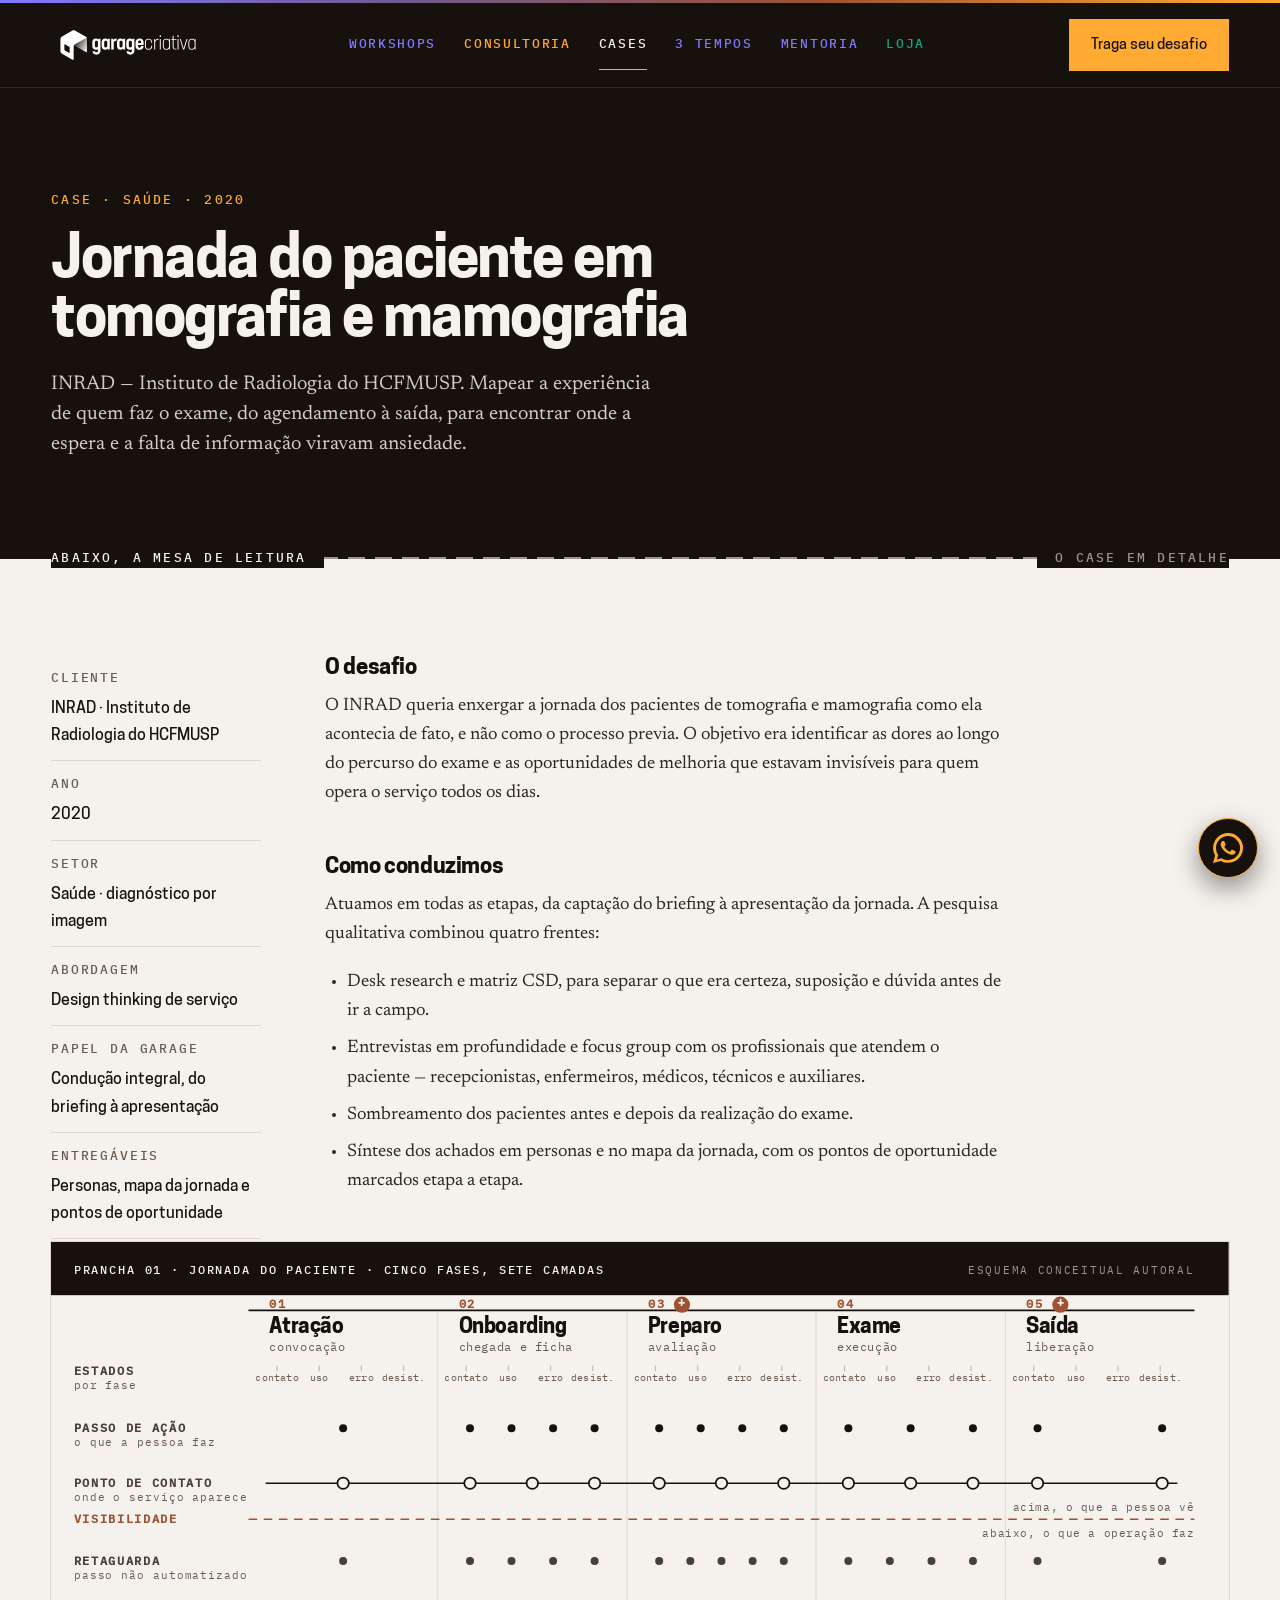
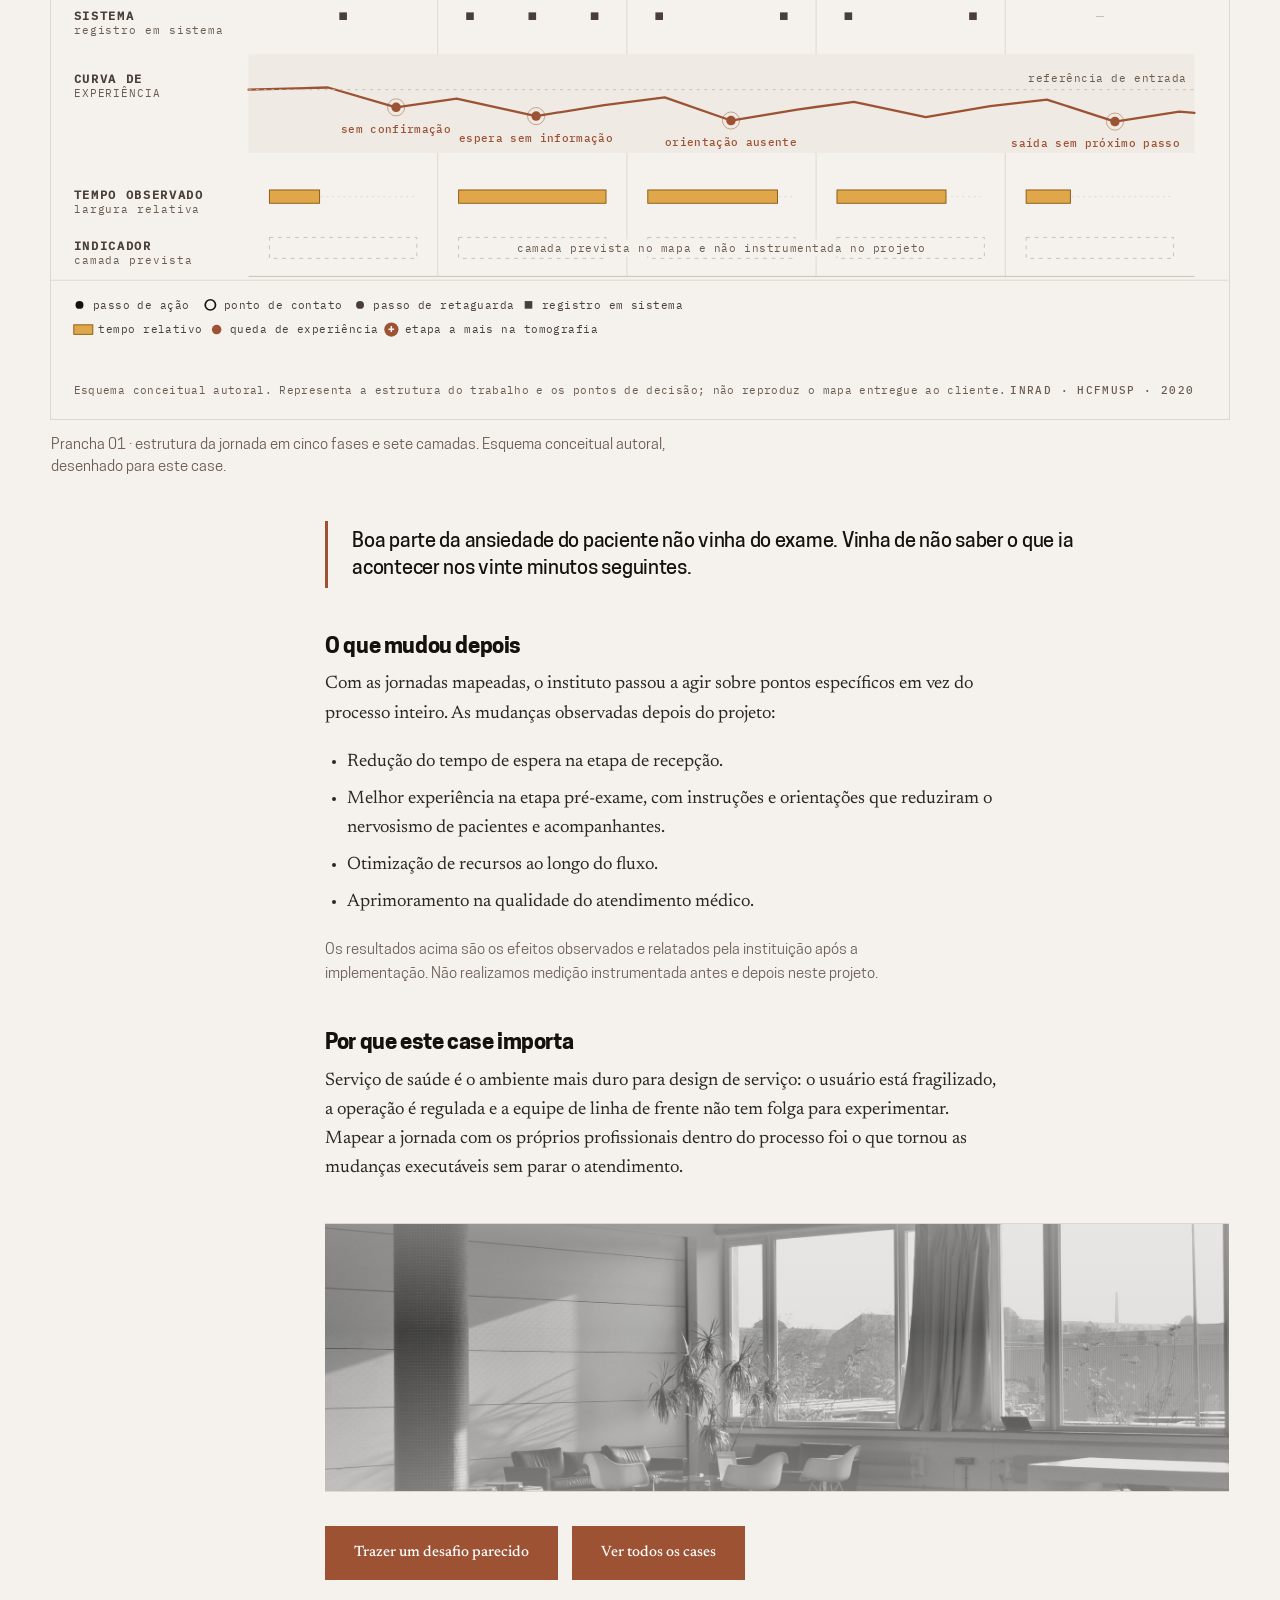
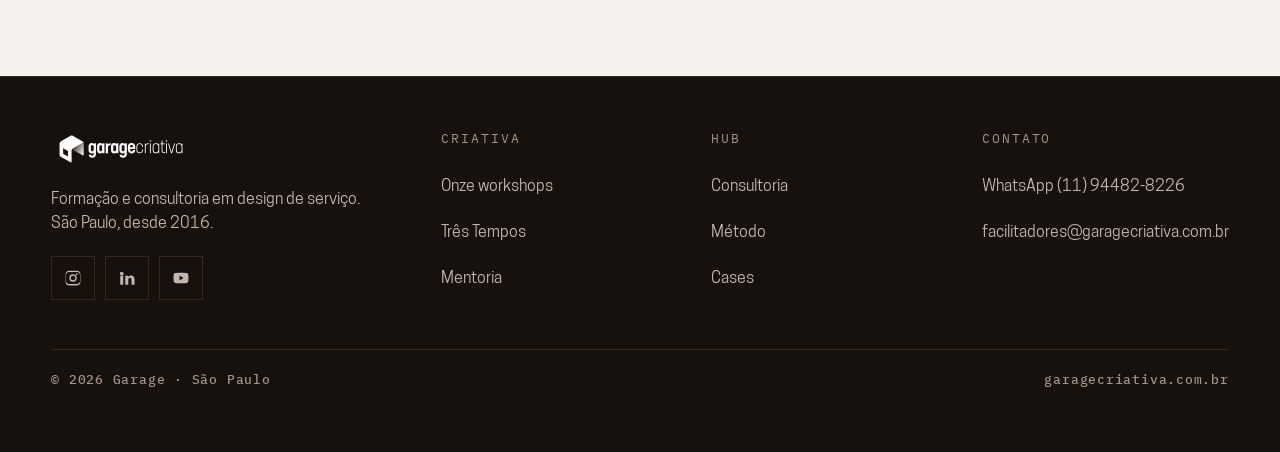
==== commit bdb5388b: "Menu: link para a loja e uma cor por mundo Acrescenta "Loja" no cabeçalho das seis páginas, apontand" ====
--- a/case-inrad.html
+++ b/case-inrad.html
@@ -33,11 +33,12 @@
     <a class="nav__logo" href="index.html" aria-label="Garage"><img src="assets/logo/gc-horizontal-negativo.svg" alt="Garage" width="158" height="44"></a>
     <nav aria-label="Principal">
       <ul class="nav__links">
-        <li><a href="workshops.html">Workshops</a></li>
-        <li><a href="hub.html">Consultoria</a></li>
-        <li><a href="cases.html" aria-current="page">Cases</a></li>
-        <li><a href="index.html#formato">Três Tempos</a></li>
-        <li><a href="workshops.html#mentoria">Mentoria</a></li>
+        <li><a href="workshops.html" data-w="cri">Workshops</a></li>
+        <li><a href="hub.html" data-w="hub">Consultoria</a></li>
+        <li><a href="cases.html" data-w="hub" aria-current="page">Cases</a></li>
+        <li><a href="index.html#formato" data-w="cri">3 Tempos</a></li>
+        <li><a href="workshops.html#mentoria" data-w="cri">Mentoria</a></li>
+        <li><a href="https://www.garagelab.com.br" data-w="lab">Loja</a></li>
       </ul>
     </nav>
     <a class="nav__cta" href="index.html#contato">Traga seu desafio</a>
@@ -46,11 +47,12 @@
   </div>
   <div class="nav__panel" id="nav-panel">
     <ul>
-      <li><a href="workshops.html">Workshops</a></li>
-      <li><a href="hub.html">Consultoria</a></li>
-      <li><a href="cases.html" aria-current="page">Cases</a></li>
-      <li><a href="index.html#formato">Três Tempos</a></li>
-      <li><a href="workshops.html#mentoria">Mentoria</a></li>
+      <li><a href="workshops.html" data-w="cri">Workshops</a></li>
+      <li><a href="hub.html" data-w="hub">Consultoria</a></li>
+      <li><a href="cases.html" data-w="hub" aria-current="page">Cases</a></li>
+      <li><a href="index.html#formato" data-w="cri">3 Tempos</a></li>
+      <li><a href="workshops.html#mentoria" data-w="cri">Mentoria</a></li>
+      <li><a href="https://www.garagelab.com.br" data-w="lab">Loja</a></li>
     </ul>
     <a class="nav__panel-cta" href="index.html#contato">Traga seu desafio</a>
   </div>
--- a/assets/garage.css
+++ b/assets/garage.css
@@ -31,6 +31,7 @@
   --hub:#FFAA32;
   --hub-deep:#9C5233;     /* superfície: aceita texto branco (5.72) */
   --hub-lt:#FFCC84;
+  --lab:#0FA97F;         /* Garage Labs: verde da loja, aberto para fundo escuro */
 
   /* mesa de leitura */
   --paper:#F5F1ED;
@@ -674,3 +675,13 @@
 /* contato: duas portas em vez de rótulos de formulário */
 .contato__doors{display:flex;gap:12px;flex-wrap:wrap;margin-top:26px}
 .contato__doors .btn{flex:1 1 auto;justify-content:center;text-align:center}
+
+/* ---------- menu: uma cor por mundo ---------- */
+/* Criativa, Hub e a loja são coisas diferentes; o menu diz isso antes da leitura. */
+.nav__links a[data-w="cri"],.nav__panel a[data-w="cri"]{color:var(--cri);--w:var(--cri)}
+.nav__links a[data-w="hub"],.nav__panel a[data-w="hub"]{color:var(--hub);--w:var(--hub)}
+.nav__links a[data-w="lab"],.nav__panel a[data-w="lab"]{color:var(--lab);--w:var(--lab)}
+/* estado: o branco marca "você está aqui"; o fio embaixo mantém a cor do mundo */
+.nav__links a[data-w]:hover,.nav__links a[data-w][aria-current="page"]{
+  color:var(--paper);border-bottom-color:var(--w)}
+.nav__panel a[data-w][aria-current="page"]{color:var(--paper)}
